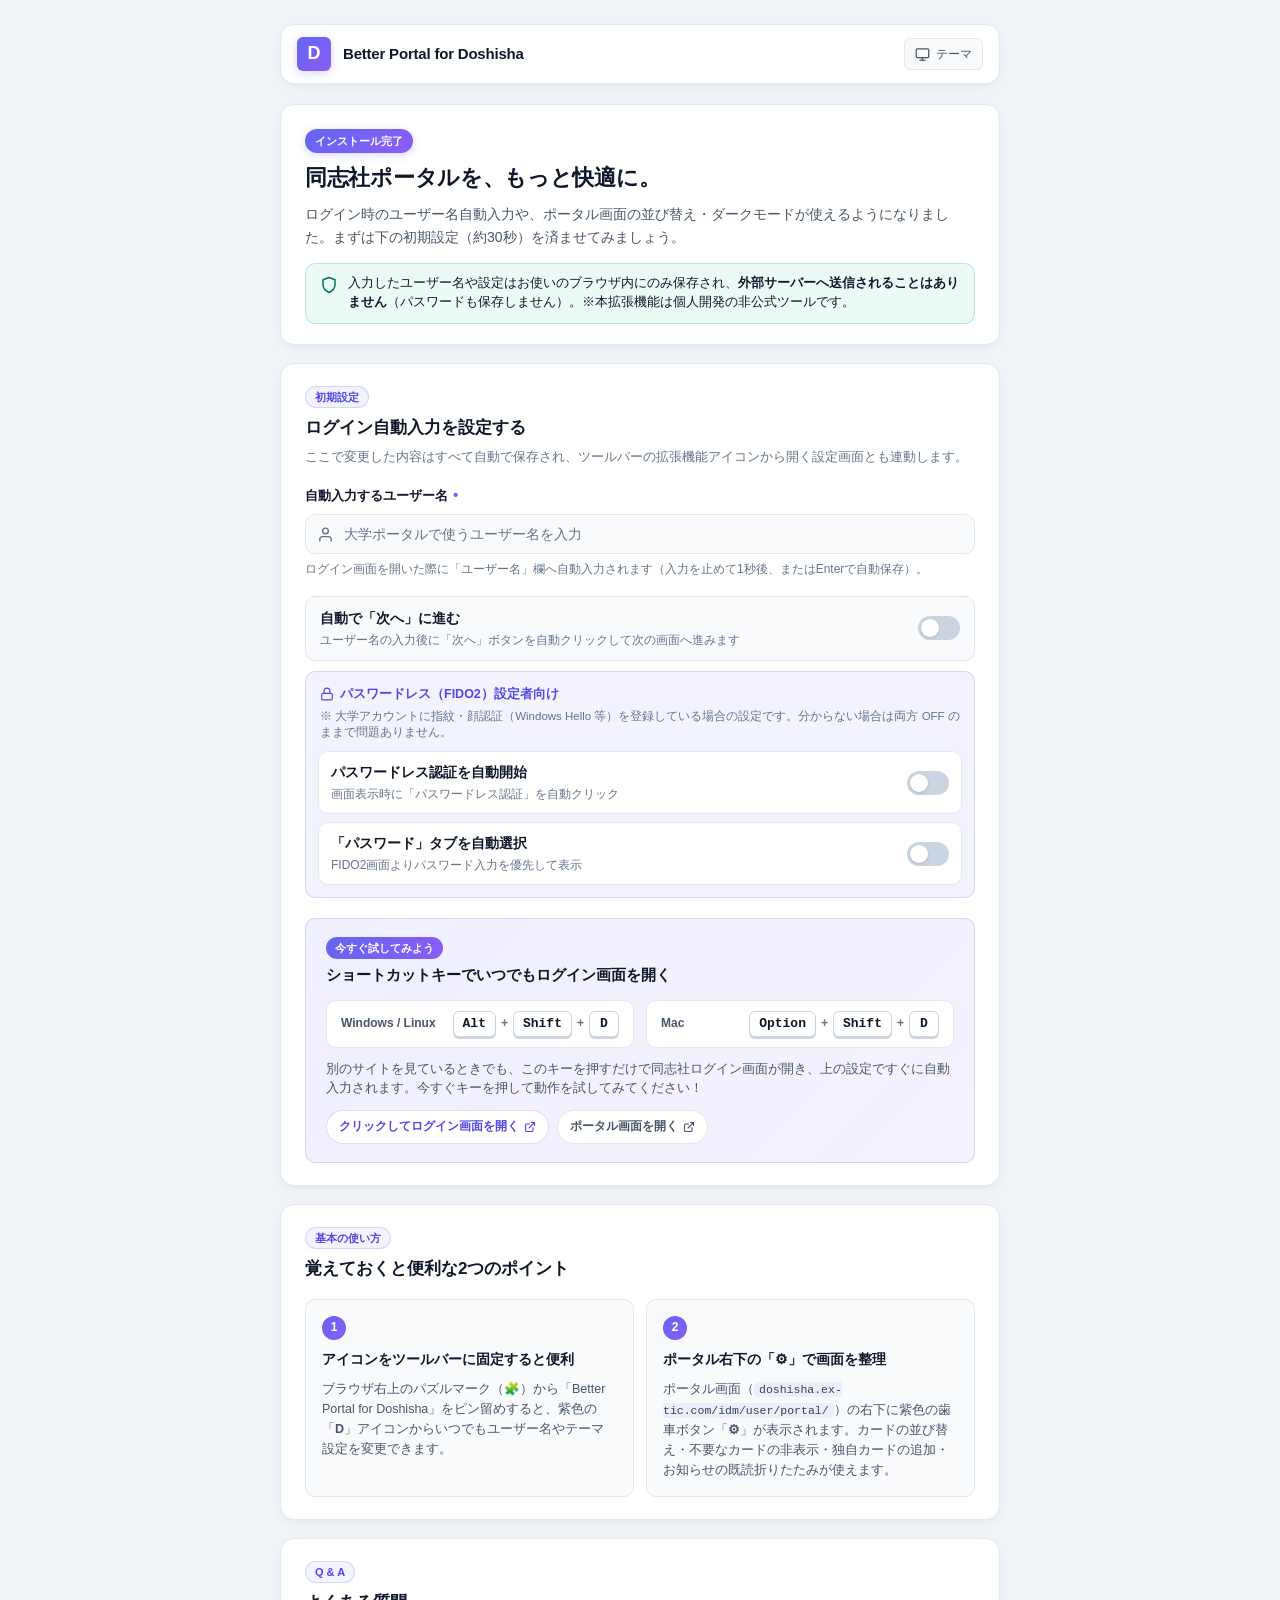
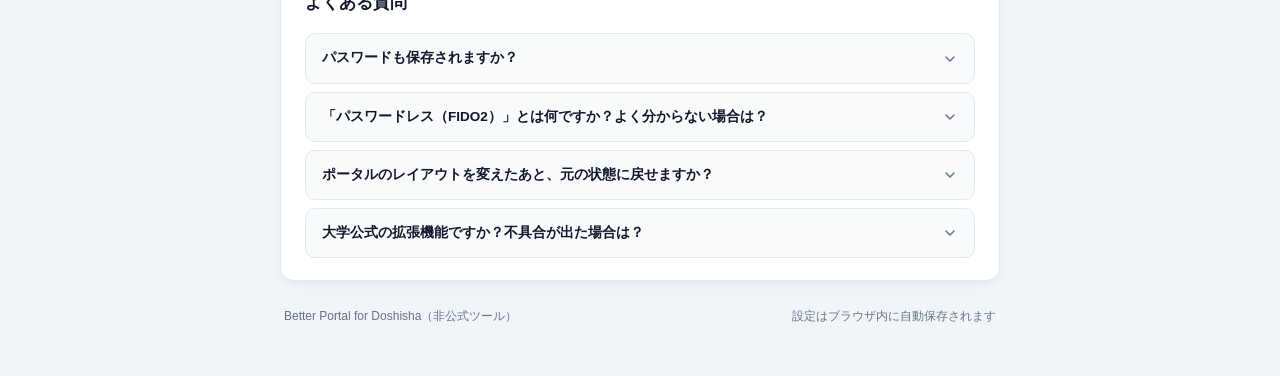
==== src/welcome/index.html @ 00da7976 "feat(welcome): add beginner onboarding page opened on install" ====
<!DOCTYPE html>
<html lang="ja">
<head>
  <meta charset="UTF-8">
  <meta name="viewport" content="width=device-width, initial-scale=1.0">
  <title>ようこそ | Better Portal for Doshisha</title>
  <link rel="icon" type="image/png" href="../icons/icon48.png">
  <link rel="stylesheet" href="index.css">
</head>
<body>
  <!-- SVG スプライト（重複アイコンの一元定義） -->
  <svg aria-hidden="true" style="display:none">
    <defs>
      <symbol id="icon-check" viewBox="0 0 24 24" fill="none" stroke="currentColor" stroke-width="2.5" stroke-linecap="round" stroke-linejoin="round">
        <polyline points="20 6 9 17 4 12"></polyline>
      </symbol>
      <symbol id="icon-system" viewBox="0 0 24 24" fill="none" stroke="currentColor" stroke-width="2" stroke-linecap="round" stroke-linejoin="round">
        <rect x="2" y="3" width="20" height="14" rx="2" ry="2"></rect>
        <line x1="8" y1="21" x2="16" y2="21"></line>
        <line x1="12" y1="17" x2="12" y2="21"></line>
      </symbol>
      <symbol id="icon-sun" viewBox="0 0 24 24" fill="none" stroke="currentColor" stroke-width="2" stroke-linecap="round" stroke-linejoin="round">
        <circle cx="12" cy="12" r="5"></circle>
        <line x1="12" y1="1" x2="12" y2="3"></line>
        <line x1="12" y1="21" x2="12" y2="23"></line>
        <line x1="4.22" y1="4.22" x2="5.64" y2="5.64"></line>
        <line x1="18.36" y1="18.36" x2="19.78" y2="19.78"></line>
        <line x1="1" y1="12" x2="3" y2="12"></line>
        <line x1="21" y1="12" x2="23" y2="12"></line>
        <line x1="4.22" y1="19.78" x2="5.64" y2="18.36"></line>
        <line x1="18.36" y1="5.64" x2="19.78" y2="4.22"></line>
      </symbol>
      <symbol id="icon-moon" viewBox="0 0 24 24" fill="none" stroke="currentColor" stroke-width="2" stroke-linecap="round" stroke-linejoin="round">
        <path d="M21 12.79A9 9 0 1 1 11.21 3 7 7 0 0 0 21 12.79z"></path>
      </symbol>
      <symbol id="icon-external" viewBox="0 0 24 24" fill="none" stroke="currentColor" stroke-width="2.2" stroke-linecap="round" stroke-linejoin="round">
        <path d="M18 13v6a2 2 0 0 1-2 2H5a2 2 0 0 1-2-2V8a2 2 0 0 1 2-2h6"></path>
        <polyline points="15 3 21 3 21 9"></polyline>
        <line x1="10" y1="14" x2="21" y2="3"></line>
      </symbol>
      <symbol id="icon-chevron-down" viewBox="0 0 24 24" fill="none" stroke="currentColor" stroke-width="2.2" stroke-linecap="round" stroke-linejoin="round">
        <polyline points="6 9 12 15 18 9"></polyline>
      </symbol>
    </defs>
  </svg>

  <div class="page-shell">
    <!-- Top Header -->
    <header class="topbar">
      <div class="brand">
        <div class="logo-icon" aria-hidden="true">D</div>
        <div class="brand-text">
          <span class="brand-name">Better Portal for Doshisha</span>
          <span id="version-text" class="version-badge" aria-label="拡張機能バージョン"></span>
        </div>
      </div>

      <div class="theme-menu-wrapper">
        <button type="button" id="theme-toggle" class="theme-toggle" title="外観テーマ設定" aria-label="外観テーマ設定" aria-haspopup="true" aria-expanded="false">
          <svg class="theme-icon system-icon" aria-hidden="true"><use href="#icon-system"></use></svg>
          <svg class="theme-icon sun-icon" aria-hidden="true"><use href="#icon-sun"></use></svg>
          <svg class="theme-icon moon-icon" aria-hidden="true"><use href="#icon-moon"></use></svg>
          <span class="theme-toggle-label">テーマ</span>
        </button>
        <div id="theme-menu" class="theme-menu" role="menu" aria-label="外観テーマの選択" hidden>
          <button type="button" class="theme-menu-item" data-theme-value="system" role="menuitemradio" aria-checked="false">
            <svg class="menu-icon" aria-hidden="true"><use href="#icon-system"></use></svg>
            <div class="menu-item-text">
              <span class="menu-item-title">システム設定</span>
              <span class="menu-item-desc">OS設定に連動</span>
            </div>
            <svg class="check-icon" aria-hidden="true"><use href="#icon-check"></use></svg>
          </button>
          <button type="button" class="theme-menu-item" data-theme-value="light" role="menuitemradio" aria-checked="false">
            <svg class="menu-icon" aria-hidden="true"><use href="#icon-sun"></use></svg>
            <div class="menu-item-text">
              <span class="menu-item-title">ライト</span>
            </div>
            <svg class="check-icon" aria-hidden="true"><use href="#icon-check"></use></svg>
          </button>
          <button type="button" class="theme-menu-item" data-theme-value="dark" role="menuitemradio" aria-checked="false">
            <svg class="menu-icon" aria-hidden="true"><use href="#icon-moon"></use></svg>
            <div class="menu-item-text">
              <span class="menu-item-title">ダーク</span>
            </div>
            <svg class="check-icon" aria-hidden="true"><use href="#icon-check"></use></svg>
          </button>
        </div>
      </div>
    </header>

    <main class="main-stack">
      <!-- Hero -->
      <section class="hero" aria-labelledby="hero-title">
        <span class="status-pill">インストール完了</span>
        <h1 id="hero-title" class="hero-title">同志社ポータルを、もっと快適に。</h1>
        <p class="hero-lead">
          ログイン時のユーザー名自動入力や、ポータル画面の並び替え・ダークモードが使えるようになりました。まずは下の初期設定（約30秒）を済ませてみましょう。
        </p>
        <div class="privacy-banner" role="note">
          <svg class="privacy-icon" viewBox="0 0 24 24" fill="none" stroke="currentColor" stroke-width="2" stroke-linecap="round" stroke-linejoin="round" aria-hidden="true">
            <path d="M12 22s8-4 8-10V5l-8-3-8 3v7c0 6 8 10 8 10z"></path>
          </svg>
          <p>
            入力したユーザー名や設定はお使いのブラウザ内にのみ保存され、<strong>外部サーバーへ送信されることはありません</strong>（パスワードも保存しません）。※本拡張機能は個人開発の非公式ツールです。
          </p>
        </div>
      </section>

      <!-- Section 1: 初期設定フォーム + ショートカットお試し -->
      <section class="card setup-card" aria-labelledby="setup-heading">
        <div class="section-header">
          <span class="step-badge">初期設定</span>
          <h2 id="setup-heading" class="section-title">ログイン自動入力を設定する</h2>
          <p class="section-desc">
            ここで変更した内容はすべて自動で保存され、ツールバーの拡張機能アイコンから開く設定画面とも連動します。
          </p>
        </div>

        <div class="setup-body">
          <div class="form-group">
            <label for="username-input" class="form-label">
              自動入力するユーザー名
              <span class="required-dot" aria-hidden="true">•</span>
            </label>
            <div class="input-wrapper">
              <svg class="input-icon" viewBox="0 0 24 24" fill="none" stroke="currentColor" stroke-width="2" stroke-linecap="round" stroke-linejoin="round" aria-hidden="true">
                <path d="M20 21v-2a4 4 0 0 0-4-4H8a4 4 0 0 0-4 4v2"></path>
                <circle cx="12" cy="7" r="4"></circle>
              </svg>
              <input
                type="text"
                id="username-input"
                class="form-input"
                placeholder="大学ポータルで使うユーザー名を入力"
                autocomplete="off"
                spellcheck="false"
              >
              <div class="input-actions">
                <span id="save-indicator" class="save-indicator" title="自動保存完了" aria-label="自動保存完了">
                  <svg aria-hidden="true"><use href="#icon-check"></use></svg>
                </span>
                <button type="button" id="clear-btn" class="clear-btn" title="入力をクリア" aria-label="入力をクリア">
                  <svg viewBox="0 0 24 24" fill="none" stroke="currentColor" stroke-width="2" stroke-linecap="round" stroke-linejoin="round" aria-hidden="true">
                    <line x1="18" y1="6" x2="6" y2="18"></line>
                    <line x1="6" y1="6" x2="18" y2="18"></line>
                  </svg>
                </button>
              </div>
            </div>
            <p class="form-hint">
              ログイン画面を開いた際に「ユーザー名」欄へ自動入力されます（入力を止めて1秒後、またはEnterで自動保存）。
            </p>
          </div>

          <!-- Options Group -->
          <div class="options-group">
            <div class="option-item">
              <label class="toggle-label" for="auto-submit-toggle">
                <div class="toggle-text">
                  <span class="option-title">自動で「次へ」に進む</span>
                  <span class="option-desc">ユーザー名の入力後に「次へ」ボタンを自動クリックして次の画面へ進みます</span>
                </div>
                <div class="toggle-switch">
                  <input type="checkbox" id="auto-submit-toggle">
                  <span class="toggle-slider"></span>
                </div>
              </label>
            </div>

            <!-- パスワードレス（FIDO2）設定者向けグループ -->
            <div class="options-subgroup">
              <div class="subgroup-header">
                <div class="subgroup-title-row">
                  <svg class="subgroup-icon" viewBox="0 0 24 24" fill="none" stroke="currentColor" stroke-width="2" stroke-linecap="round" stroke-linejoin="round" aria-hidden="true">
                    <rect x="3" y="11" width="18" height="11" rx="2" ry="2"></rect>
                    <path d="M7 11V7a5 5 0 0 1 10 0v4"></path>
                  </svg>
                  <span class="subgroup-title">パスワードレス（FIDO2）設定者向け</span>
                </div>
                <p class="subgroup-hint">※ 大学アカウントに指紋・顔認証（Windows Hello 等）を登録している場合の設定です。分からない場合は両方 OFF のままで問題ありません。</p>
              </div>

              <div class="subgroup-items">
                <div class="option-item">
                  <label class="toggle-label" for="auto-fido2-toggle">
                    <div class="toggle-text">
                      <span class="option-title">パスワードレス認証を自動開始</span>
                      <span class="option-desc">画面表示時に「パスワードレス認証」を自動クリック</span>
                    </div>
                    <div class="toggle-switch">
                      <input type="checkbox" id="auto-fido2-toggle">
                      <span class="toggle-slider"></span>
                    </div>
                  </label>
                </div>

                <div class="option-item">
                  <label class="toggle-label" for="auto-password-tab-toggle">
                    <div class="toggle-text">
                      <span class="option-title">「パスワード」タブを自動選択</span>
                      <span class="option-desc">FIDO2画面よりパスワード入力を優先して表示</span>
                    </div>
                    <div class="toggle-switch">
                      <input type="checkbox" id="auto-password-tab-toggle">
                      <span class="toggle-slider"></span>
                    </div>
                  </label>
                </div>
              </div>
            </div>
          </div>

          <!-- Try Shortcut CTA -->
          <div class="shortcut-callout" aria-labelledby="try-shortcut-title">
            <div class="shortcut-callout-header">
              <span class="try-badge">今すぐ試してみよう</span>
              <h3 id="try-shortcut-title" class="shortcut-title">ショートカットキーでいつでもログイン画面を開く</h3>
            </div>
            <div class="shortcut-keys-row">
              <div class="shortcut-combo">
                <span class="os-label">Windows / Linux</span>
                <span class="kbd-group"><kbd>Alt</kbd><span class="plus">+</span><kbd>Shift</kbd><span class="plus">+</span><kbd>D</kbd></span>
              </div>
              <div class="shortcut-combo">
                <span class="os-label">Mac</span>
                <span class="kbd-group"><kbd>Option</kbd><span class="plus">+</span><kbd>Shift</kbd><span class="plus">+</span><kbd>D</kbd></span>
              </div>
            </div>
            <p class="shortcut-desc">
              別のサイトを見ているときでも、このキーを押すだけで同志社ログイン画面が開き、上の設定ですぐに自動入力されます。今すぐキーを押して動作を試してみてください！
            </p>
            <div class="shortcut-fallback-links">
              <a href="https://doshisha.ex-tic.com/auth/session" id="open-login-link" class="link-pill" target="_blank" rel="noopener noreferrer">
                <span>クリックしてログイン画面を開く</span>
                <svg class="external-icon" aria-hidden="true"><use href="#icon-external"></use></svg>
              </a>
              <a href="https://doshisha.ex-tic.com/idm/user/portal/" id="open-portal-link" class="link-pill link-pill-secondary" target="_blank" rel="noopener noreferrer">
                <span>ポータル画面を開く</span>
                <svg class="external-icon" aria-hidden="true"><use href="#icon-external"></use></svg>
              </a>
            </div>
          </div>
        </div>
      </section>

      <!-- Section 2: 基本の使い方 -->
      <section class="card" aria-labelledby="tips-heading">
        <div class="section-header">
          <span class="step-badge">基本の使い方</span>
          <h2 id="tips-heading" class="section-title">覚えておくと便利な2つのポイント</h2>
        </div>

        <div class="tips-grid">
          <article class="tip-card">
            <div class="tip-number" aria-hidden="true">1</div>
            <h3 class="tip-title">アイコンをツールバーに固定すると便利</h3>
            <p class="tip-body">
              ブラウザ右上のパズルマーク（🧩）から「Better Portal for Doshisha」をピン留めすると、紫色の「<strong>D</strong>」アイコンからいつでもユーザー名やテーマ設定を変更できます。
            </p>
          </article>

          <article class="tip-card">
            <div class="tip-number" aria-hidden="true">2</div>
            <h3 class="tip-title">ポータル右下の「⚙」で画面を整理</h3>
            <p class="tip-body">
              ポータル画面（<code>doshisha.ex-tic.com/idm/user/portal/</code>）の右下に紫色の歯車ボタン「<strong>⚙</strong>」が表示されます。カードの並び替え・不要なカードの非表示・独自カードの追加・お知らせの既読折りたたみが使えます。
            </p>
          </article>
        </div>
      </section>

      <!-- Section 3: よくある質問 (FAQ) -->
      <section class="card" aria-labelledby="faq-heading">
        <div class="section-header">
          <span class="step-badge">Q &amp; A</span>
          <h2 id="faq-heading" class="section-title">よくある質問</h2>
        </div>

        <div class="faq-list">
          <details class="faq-item">
            <summary class="faq-question">
              <span>パスワードも保存されますか？</span>
              <svg class="faq-chevron" aria-hidden="true"><use href="#icon-chevron-down"></use></svg>
            </summary>
            <div class="faq-answer">
              <p>
                いいえ。保存されるのは「ユーザー名」と各動作設定のみです。パスワード自体は一切保存せず、パスワード画面が表示された際に入力欄へ自動でカーソルを合わせる機能のみ動作します。保存されたデータはお使いのブラウザ内にのみ保持され、外部サーバーへ送信されることはありません。
              </p>
            </div>
          </details>

          <details class="faq-item">
            <summary class="faq-question">
              <span>「パスワードレス（FIDO2）」とは何ですか？よく分からない場合は？</span>
              <svg class="faq-chevron" aria-hidden="true"><use href="#icon-chevron-down"></use></svg>
            </summary>
            <div class="faq-answer">
              <p>
                パソコンの指紋認証・顔認証・パスキー（Windows Hello 等）を使ってパスワードなしでログインする仕組みです。まだ設定していない場合やよく分からない場合は、上の 2 つのスイッチは<strong>両方 OFF のまま</strong>で問題ありません。
              </p>
              <p class="faq-sub-link">
                設定してみたい場合は、大学公式の案内をご参照ください：
                <a href="https://doshishaacjp.sharepoint.com/sites/it/mfa_manual/fido_manual.pdf" target="_blank" rel="noopener noreferrer">
                  大学公式 パスワードレス認証設定マニュアル（PDF）
                  <svg class="inline-external-icon" aria-hidden="true"><use href="#icon-external"></use></svg>
                </a>
              </p>
            </div>
          </details>

          <details class="faq-item">
            <summary class="faq-question">
              <span>ポータルのレイアウトを変えたあと、元の状態に戻せますか？</span>
              <svg class="faq-chevron" aria-hidden="true"><use href="#icon-chevron-down"></use></svg>
            </summary>
            <div class="faq-answer">
              <p>
                はい、いつでも元に戻せます。ポータル画面右下の「<strong>⚙</strong>」ボタンを押して編集モードを開き、右下に表示されるオレンジ色の「<strong>設定をリセット</strong>」ボタンをクリックすると初期状態に戻ります（ご自身で追加したオリジナルカードは削除されずに残ります）。
              </p>
            </div>
          </details>

          <details class="faq-item">
            <summary class="faq-question">
              <span>大学公式の拡張機能ですか？不具合が出た場合は？</span>
              <svg class="faq-chevron" aria-hidden="true"><use href="#icon-chevron-down"></use></svg>
            </summary>
            <div class="faq-answer">
              <p>
                いいえ、個人によって開発された非公式の拡張機能であり、同志社大学とは関係ありません。大学ポータル側の仕様変更等により一部機能しなくなる場合があります。
              </p>
              <p class="faq-note">
                もし動作がおかしい・不具合があると感じた場合は、一度本拡張機能を<strong>アンインストール（削除）してから再インストール</strong>をお試しください。
              </p>
            </div>
          </details>
        </div>
      </section>
    </main>

    <footer class="footer">
      <span>Better Portal for Doshisha（非公式ツール）</span>
      <span>設定はブラウザ内に自動保存されます</span>
    </footer>
  </div>

  <script src="index.js"></script>
</body>
</html>
---- src/welcome/index.css ----
:root {
  --primary: #6366f1;
  --primary-gradient: linear-gradient(135deg, #6366f1 0%, #8b5cf6 100%);
  --primary-glow: rgba(99, 102, 241, 0.25);

  /* デフォルト: ライトテーマ */
  --bg-main: #f1f5f9;
  --bg-card: #ffffff;
  --bg-surface: #f8fafc;
  --bg-input: #f8fafc;
  --bg-option: #f8fafc;
  --bg-option-hover: #f1f5f9;
  --bg-option-active: #eef2ff;
  --bg-option-active-hover: #e0e7ff;
  --bg-hover-subtle: rgba(0, 0, 0, 0.05);
  --bg-kbd: #ffffff;

  --border-color: #e2e8f0;
  --border-hover: #cbd5e1;
  --border-focus: #6366f1;
  --border-option-active: rgba(99, 102, 241, 0.35);
  --border-option-active-hover: rgba(99, 102, 241, 0.5);

  --text-main: #0f172a;
  --text-muted: #475569;
  --text-hint: #64748b;
  --text-code: #334155;

  --badge-bg: rgba(99, 102, 241, 0.08);
  --badge-border: rgba(99, 102, 241, 0.22);
  --badge-text: #4f46e5;

  --privacy-bg: rgba(16, 185, 129, 0.08);
  --privacy-border: rgba(16, 185, 129, 0.26);
  --privacy-text: #047857;

  --toggle-track: #cbd5e1;
  --toggle-thumb: #ffffff;
  --toggle-thumb-shadow: 0 1px 3px rgba(0, 0, 0, 0.15);

  --shadow-card: 0 4px 18px -4px rgba(15, 23, 42, 0.06), 0 2px 6px -2px rgba(15, 23, 42, 0.04);
  --shadow-menu: 0 10px 25px -5px rgba(0, 0, 0, 0.12), 0 6px 12px -4px rgba(0, 0, 0, 0.08);
  --shadow-kbd: 0 2px 0 var(--border-hover);

  --success: #059669;
  --radius-sm: 6px;
  --radius-md: 10px;
  --radius-lg: 14px;
  --font-family: -apple-system, BlinkMacSystemFont, 'Segoe UI', Roboto, 'Helvetica Neue', Arial, sans-serif;
  --transition: all 0.2s cubic-bezier(0.4, 0, 0.2, 1);
}

/* ダークテーマ変数 */
:root[data-theme="dark"] {
  --bg-main: #0b1120;
  --bg-card: #1e293b;
  --bg-surface: #0f172a;
  --bg-input: #0f172a;
  --bg-option: rgba(255, 255, 255, 0.02);
  --bg-option-hover: rgba(255, 255, 255, 0.04);
  --bg-option-active: rgba(99, 102, 241, 0.09);
  --bg-option-active-hover: rgba(99, 102, 241, 0.13);
  --bg-hover-subtle: rgba(255, 255, 255, 0.08);
  --bg-kbd: #0f172a;

  --border-color: #334155;
  --border-hover: #475569;
  --border-focus: #818cf8;
  --border-option-active: rgba(99, 102, 241, 0.35);
  --border-option-active-hover: rgba(99, 102, 241, 0.5);

  --text-main: #f8fafc;
  --text-muted: #cbd5e1;
  --text-hint: #94a3b8;
  --text-code: #e2e8f0;

  --badge-bg: rgba(99, 102, 241, 0.16);
  --badge-border: rgba(99, 102, 241, 0.32);
  --badge-text: #a5b4fc;

  --privacy-bg: rgba(16, 185, 129, 0.1);
  --privacy-border: rgba(16, 185, 129, 0.28);
  --privacy-text: #34d399;

  --toggle-track: #334155;
  --toggle-thumb: #ffffff;
  --toggle-thumb-shadow: 0 1px 3px rgba(0, 0, 0, 0.35);

  --shadow-card: 0 8px 24px -6px rgba(0, 0, 0, 0.45);
  --shadow-menu: 0 10px 25px -5px rgba(0, 0, 0, 0.45), 0 6px 12px -4px rgba(0, 0, 0, 0.3);
  --shadow-kbd: 0 2px 0 #020617;

  --success: #10b981;
}

/* 初回スクリプト適用前のOSダークモードフォールバック */
@media (prefers-color-scheme: dark) {
  :root:not([data-theme]) {
    --bg-main: #0b1120;
    --bg-card: #1e293b;
    --bg-surface: #0f172a;
    --bg-input: #0f172a;
    --bg-option: rgba(255, 255, 255, 0.02);
    --bg-option-hover: rgba(255, 255, 255, 0.04);
    --bg-option-active: rgba(99, 102, 241, 0.09);
    --bg-option-active-hover: rgba(99, 102, 241, 0.13);
    --bg-hover-subtle: rgba(255, 255, 255, 0.08);
    --bg-kbd: #0f172a;
    --border-color: #334155;
    --border-hover: #475569;
    --border-focus: #818cf8;
    --border-option-active: rgba(99, 102, 241, 0.35);
    --border-option-active-hover: rgba(99, 102, 241, 0.5);
    --text-main: #f8fafc;
    --text-muted: #cbd5e1;
    --text-hint: #94a3b8;
    --text-code: #e2e8f0;
    --badge-bg: rgba(99, 102, 241, 0.16);
    --badge-border: rgba(99, 102, 241, 0.32);
    --badge-text: #a5b4fc;
    --privacy-bg: rgba(16, 185, 129, 0.1);
    --privacy-border: rgba(16, 185, 129, 0.28);
    --privacy-text: #34d399;
    --toggle-track: #334155;
    --toggle-thumb-shadow: 0 1px 3px rgba(0, 0, 0, 0.35);
    --shadow-card: 0 8px 24px -6px rgba(0, 0, 0, 0.45);
    --shadow-menu: 0 10px 25px -5px rgba(0, 0, 0, 0.45), 0 6px 12px -4px rgba(0, 0, 0, 0.3);
    --shadow-kbd: 0 2px 0 #020617;
    --success: #10b981;
  }
}

* {
  box-sizing: border-box;
  margin: 0;
  padding: 0;
}

body {
  min-height: 100vh;
  background-color: var(--bg-main);
  color: var(--text-main);
  font-family: var(--font-family);
  font-size: 14px;
  line-height: 1.65;
  transition: background-color 0.25s ease, color 0.25s ease;
}

.page-shell {
  max-width: 760px;
  margin: 0 auto;
  padding: 24px 20px 44px;
  display: flex;
  flex-direction: column;
  gap: 20px;
}

/* Topbar */
.topbar {
  display: flex;
  align-items: center;
  justify-content: space-between;
  gap: 12px;
  padding: 12px 16px;
  background: var(--bg-card);
  border: 1px solid var(--border-color);
  border-radius: var(--radius-lg);
  box-shadow: var(--shadow-card);
}

.brand {
  display: flex;
  align-items: center;
  gap: 12px;
  min-width: 0;
}

.logo-icon {
  width: 34px;
  height: 34px;
  border-radius: var(--radius-sm);
  background: var(--primary-gradient);
  color: #ffffff;
  display: flex;
  align-items: center;
  justify-content: center;
  font-weight: 700;
  font-size: 18px;
  flex-shrink: 0;
  box-shadow: 0 2px 10px var(--primary-glow);
}

.brand-text {
  display: flex;
  align-items: center;
  gap: 8px;
  flex-wrap: wrap;
}

.brand-name {
  font-size: 15px;
  font-weight: 700;
  letter-spacing: -0.2px;
  color: var(--text-main);
}

.version-badge {
  font-size: 11px;
  font-weight: 600;
  color: var(--badge-text);
  background: var(--badge-bg);
  border: 1px solid var(--badge-border);
  padding: 1px 8px;
  border-radius: 9999px;
}

.version-badge:empty {
  display: none;
}

/* Theme Dropdown */
.theme-menu-wrapper {
  position: relative;
  flex-shrink: 0;
}

.theme-toggle {
  display: inline-flex;
  align-items: center;
  gap: 6px;
  height: 32px;
  padding: 0 10px;
  background: var(--bg-surface);
  border: 1px solid var(--border-color);
  border-radius: var(--radius-sm);
  color: var(--text-muted);
  font-size: 12px;
  font-weight: 500;
  cursor: pointer;
  transition: var(--transition);
  outline: none;
}

.theme-toggle:hover,
.theme-toggle[aria-expanded="true"] {
  color: var(--text-main);
  background: var(--bg-hover-subtle);
  border-color: var(--border-hover);
}

.theme-toggle:focus-visible {
  outline: 2px solid var(--border-focus);
  outline-offset: 2px;
}

.theme-toggle .theme-icon {
  width: 15px;
  height: 15px;
  display: none;
}

:root:not([data-theme-setting]) .theme-toggle .system-icon,
:root[data-theme-setting="system"] .theme-toggle .system-icon {
  display: block;
}

:root[data-theme-setting="light"] .theme-toggle .sun-icon {
  display: block;
}

:root[data-theme-setting="dark"] .theme-toggle .moon-icon {
  display: block;
}

.theme-menu {
  position: absolute;
  top: calc(100% + 6px);
  right: 0;
  width: 176px;
  background: var(--bg-card);
  border: 1px solid var(--border-color);
  border-radius: var(--radius-md);
  box-shadow: var(--shadow-menu);
  padding: 4px;
  display: flex;
  flex-direction: column;
  gap: 2px;
  z-index: 100;
  animation: themeMenuIn 0.15s cubic-bezier(0.16, 1, 0.3, 1);
}

.theme-menu[hidden] {
  display: none;
}

@keyframes themeMenuIn {
  from {
    opacity: 0;
    transform: translateY(-4px) scale(0.96);
  }
  to {
    opacity: 1;
    transform: translateY(0) scale(1);
  }
}

.theme-menu-item {
  display: flex;
  align-items: center;
  gap: 8px;
  padding: 7px 9px;
  border: none;
  border-radius: var(--radius-sm);
  background: transparent;
  color: var(--text-main);
  cursor: pointer;
  width: 100%;
  text-align: left;
  transition: background-color 0.15s ease, color 0.15s ease;
  outline: none;
}

.theme-menu-item:hover,
.theme-menu-item:focus-visible {
  background-color: var(--bg-hover-subtle);
}

.theme-menu-item:focus-visible {
  outline: 2px solid var(--border-focus);
  outline-offset: -2px;
}

.theme-menu-item.active {
  color: var(--primary);
  background-color: var(--bg-option-active);
}

.theme-menu-item.active:hover,
.theme-menu-item.active:focus-visible {
  background-color: var(--bg-option-active-hover);
}

.theme-menu-item .menu-icon {
  width: 14px;
  height: 14px;
  flex-shrink: 0;
  color: currentColor;
}

.theme-menu-item .menu-item-text {
  display: flex;
  flex-direction: column;
  gap: 1px;
  flex: 1;
}

.theme-menu-item .menu-item-title {
  font-size: 12px;
  font-weight: 500;
  line-height: 1.2;
}

.theme-menu-item .menu-item-desc {
  font-size: 10px;
  color: var(--text-hint);
  line-height: 1.2;
}

.theme-menu-item .check-icon {
  width: 13px;
  height: 13px;
  flex-shrink: 0;
  color: var(--primary);
  opacity: 0;
  transition: opacity 0.15s ease;
}

.theme-menu-item.active .check-icon {
  opacity: 1;
}

/* Main Stack */
.main-stack {
  display: flex;
  flex-direction: column;
  gap: 18px;
}

/* Hero */
.hero {
  background: var(--bg-card);
  border: 1px solid var(--border-color);
  border-radius: var(--radius-lg);
  padding: 24px 24px 20px;
  box-shadow: var(--shadow-card);
  display: flex;
  flex-direction: column;
  gap: 10px;
}

.status-pill {
  align-self: flex-start;
  font-size: 11px;
  font-weight: 700;
  color: #ffffff;
  background: var(--primary-gradient);
  padding: 3px 10px;
  border-radius: 9999px;
  box-shadow: 0 2px 8px var(--primary-glow);
}

.hero-title {
  font-size: 22px;
  font-weight: 700;
  letter-spacing: -0.3px;
  line-height: 1.35;
  color: var(--text-main);
}

.hero-lead {
  font-size: 14px;
  color: var(--text-muted);
}

.privacy-banner {
  margin-top: 4px;
  display: flex;
  align-items: flex-start;
  gap: 10px;
  padding: 10px 14px;
  border-radius: var(--radius-md);
  background: var(--privacy-bg);
  border: 1px solid var(--privacy-border);
  color: var(--text-main);
  font-size: 12.5px;
  line-height: 1.55;
}

.privacy-icon {
  width: 18px;
  height: 18px;
  color: var(--privacy-text);
  flex-shrink: 0;
  margin-top: 2px;
}

/* Card & Section Header */
.card {
  background: var(--bg-card);
  border: 1px solid var(--border-color);
  border-radius: var(--radius-lg);
  padding: 22px 24px;
  box-shadow: var(--shadow-card);
  display: flex;
  flex-direction: column;
  gap: 16px;
}

.section-header {
  display: flex;
  flex-direction: column;
  gap: 4px;
}

.step-badge {
  align-self: flex-start;
  font-size: 11px;
  font-weight: 700;
  color: var(--badge-text);
  background: var(--badge-bg);
  border: 1px solid var(--badge-border);
  padding: 1px 9px;
  border-radius: 9999px;
}

.section-title {
  font-size: 17px;
  font-weight: 700;
  color: var(--text-main);
  margin-top: 2px;
}

.section-desc {
  font-size: 13px;
  color: var(--text-hint);
}

/* Setup Form (mirrors popup/index.css tokens & interactions) */
.setup-body {
  display: flex;
  flex-direction: column;
  gap: 16px;
}

.form-group {
  display: flex;
  flex-direction: column;
  gap: 6px;
}

.form-label {
  display: flex;
  align-items: center;
  font-size: 13px;
  font-weight: 600;
  color: var(--text-main);
}

.required-dot {
  color: var(--primary);
  margin-left: 5px;
  font-size: 15px;
}

.input-wrapper {
  position: relative;
  display: flex;
  align-items: center;
}

.input-icon {
  position: absolute;
  left: 12px;
  width: 17px;
  height: 17px;
  color: var(--text-hint);
  pointer-events: none;
  transition: var(--transition);
}

.form-input {
  width: 100%;
  padding: 11px 58px 11px 38px;
  background-color: var(--bg-input);
  border: 1px solid var(--border-color);
  border-radius: var(--radius-md);
  color: var(--text-main);
  font-size: 14px;
  outline: none;
  transition: border-color 0.25s ease, box-shadow 0.25s ease, background-color 0.2s ease;
}

.form-input::placeholder {
  color: var(--text-hint);
}

.form-input:focus {
  border-color: var(--border-focus);
  box-shadow: 0 0 0 3px var(--primary-glow);
}

.input-wrapper:focus-within .input-icon {
  color: var(--primary);
}

.form-input.is-saved,
.form-input.is-saved:focus {
  border-color: var(--success);
  box-shadow: 0 0 0 3px rgba(16, 185, 129, 0.28);
}

.input-actions {
  position: absolute;
  right: 10px;
  display: flex;
  align-items: center;
  gap: 4px;
}

.save-indicator {
  display: inline-flex;
  align-items: center;
  justify-content: center;
  width: 20px;
  height: 20px;
  color: var(--success);
  opacity: 0;
  transform: scale(0.5);
  transition: opacity 0.25s cubic-bezier(0.16, 1, 0.3, 1),
              transform 0.25s cubic-bezier(0.34, 1.56, 0.64, 1);
  pointer-events: none;
}

.save-indicator svg {
  width: 16px;
  height: 16px;
}

.save-indicator.visible {
  opacity: 1;
  transform: scale(1);
}

.clear-btn {
  background: transparent;
  border: none;
  color: var(--text-hint);
  cursor: pointer;
  padding: 4px;
  display: none;
  align-items: center;
  justify-content: center;
  border-radius: var(--radius-sm);
  transition: var(--transition);
}

.clear-btn svg {
  width: 15px;
  height: 15px;
  display: block;
}

.clear-btn:hover {
  color: var(--text-main);
  background: var(--bg-hover-subtle);
}

.clear-btn.visible {
  display: inline-flex;
}

.form-hint {
  font-size: 12px;
  color: var(--text-hint);
}

/* Options & Toggles */
.options-group {
  display: flex;
  flex-direction: column;
  gap: 10px;
}

.options-subgroup {
  display: flex;
  flex-direction: column;
  gap: 10px;
  background: var(--badge-bg);
  border: 1px solid var(--badge-border);
  border-radius: var(--radius-md);
  padding: 12px;
  transition: border-color 0.25s ease, background-color 0.25s ease;
}

.subgroup-header {
  display: flex;
  flex-direction: column;
  gap: 3px;
  padding: 0 2px;
}

.subgroup-title-row {
  display: flex;
  align-items: center;
  gap: 6px;
}

.subgroup-icon {
  width: 14px;
  height: 14px;
  color: var(--badge-text);
  flex-shrink: 0;
}

.subgroup-title {
  font-size: 12.5px;
  font-weight: 600;
  color: var(--badge-text);
}

.subgroup-hint {
  font-size: 11.5px;
  color: var(--text-hint);
  line-height: 1.45;
}

.subgroup-items {
  display: flex;
  flex-direction: column;
  gap: 8px;
}

.option-item {
  position: relative;
  background: var(--bg-option);
  border: 1px solid var(--border-color);
  border-radius: var(--radius-md);
  padding: 11px 14px;
  transition: background-color 0.25s ease, border-color 0.25s ease, box-shadow 0.25s ease;
}

.options-subgroup .option-item {
  background: var(--bg-card);
  padding: 10px 12px;
}

.option-item:hover {
  background: var(--bg-option-hover);
  border-color: var(--border-hover);
}

.option-item:has(input:checked) {
  background: var(--bg-option-active);
  border-color: var(--border-option-active);
}

.option-item:has(input:checked):hover {
  background: var(--bg-option-active-hover);
  border-color: var(--border-option-active-hover);
}

.option-item.saved-pulse {
  animation: optionPulse 0.4s cubic-bezier(0.16, 1, 0.3, 1);
}

@keyframes optionPulse {
  0% {
    border-color: var(--primary);
    box-shadow: 0 0 0 3px var(--primary-glow);
  }
  100% {
    box-shadow: 0 0 0 0 transparent;
  }
}

.toggle-label {
  display: flex;
  align-items: center;
  justify-content: space-between;
  cursor: pointer;
  gap: 16px;
  user-select: none;
}

.toggle-text {
  display: flex;
  flex-direction: column;
  gap: 2px;
}

.option-title {
  font-size: 13.5px;
  font-weight: 600;
  color: var(--text-main);
}

.option-desc {
  font-size: 12px;
  color: var(--text-hint);
  line-height: 1.4;
}

.toggle-switch {
  position: relative;
  width: 42px;
  height: 24px;
  flex-shrink: 0;
}

.toggle-switch input {
  opacity: 0;
  width: 0;
  height: 0;
  position: absolute;
}

.toggle-slider {
  position: absolute;
  cursor: pointer;
  inset: 0;
  background-color: var(--toggle-track);
  transition: background 0.25s cubic-bezier(0.4, 0, 0.2, 1), box-shadow 0.25s ease;
  border-radius: 24px;
}

.toggle-slider:before {
  position: absolute;
  content: "";
  height: 18px;
  width: 18px;
  left: 3px;
  bottom: 3px;
  background-color: var(--toggle-thumb);
  transition: transform 0.25s cubic-bezier(0.34, 1.56, 0.64, 1), width 0.15s ease;
  border-radius: 50%;
  box-shadow: var(--toggle-thumb-shadow);
}

.toggle-switch input:checked + .toggle-slider {
  background: var(--primary-gradient);
  box-shadow: 0 0 8px var(--primary-glow);
}

.toggle-switch input:checked + .toggle-slider:before {
  transform: translateX(18px);
}

.toggle-switch input:focus-visible + .toggle-slider {
  outline: 2px solid var(--border-focus);
  outline-offset: 2px;
}

.toggle-label:active .toggle-slider:before {
  width: 21px;
}

/* Shortcut Try-It Callout */
.shortcut-callout {
  margin-top: 4px;
  padding: 18px 20px;
  border-radius: var(--radius-md);
  background: linear-gradient(135deg, rgba(99, 102, 241, 0.1) 0%, rgba(139, 92, 246, 0.08) 100%);
  border: 1px solid var(--badge-border);
  display: flex;
  flex-direction: column;
  gap: 12px;
}

.shortcut-callout-header {
  display: flex;
  flex-direction: column;
  gap: 4px;
}

.try-badge {
  align-self: flex-start;
  font-size: 11px;
  font-weight: 700;
  color: #ffffff;
  background: var(--primary-gradient);
  padding: 2px 9px;
  border-radius: 9999px;
}

.shortcut-title {
  font-size: 15px;
  font-weight: 700;
  color: var(--text-main);
}

.shortcut-keys-row {
  display: flex;
  flex-wrap: wrap;
  gap: 12px;
}

.shortcut-combo {
  flex: 1 1 220px;
  display: flex;
  align-items: center;
  justify-content: space-between;
  gap: 10px;
  padding: 10px 14px;
  background: var(--bg-card);
  border: 1px solid var(--border-color);
  border-radius: var(--radius-md);
}

.os-label {
  font-size: 12px;
  font-weight: 600;
  color: var(--text-muted);
}

.kbd-group {
  display: inline-flex;
  align-items: center;
  gap: 5px;
}

kbd {
  display: inline-flex;
  align-items: center;
  justify-content: center;
  min-width: 30px;
  padding: 4px 9px;
  font-family: ui-monospace, SFMono-Regular, Menlo, Monaco, Consolas, monospace;
  font-size: 13px;
  font-weight: 700;
  line-height: 1.2;
  color: var(--text-main);
  background: var(--bg-kbd);
  border: 1px solid var(--border-hover);
  border-radius: 6px;
  box-shadow: var(--shadow-kbd);
}

.plus {
  font-size: 12px;
  font-weight: 700;
  color: var(--text-hint);
}

.shortcut-desc {
  font-size: 12.5px;
  color: var(--text-muted);
  line-height: 1.55;
}

.shortcut-fallback-links {
  display: flex;
  flex-wrap: wrap;
  gap: 8px;
}

.link-pill {
  display: inline-flex;
  align-items: center;
  gap: 5px;
  padding: 6px 12px;
  font-size: 12px;
  font-weight: 600;
  color: var(--badge-text);
  background: var(--bg-card);
  border: 1px solid var(--badge-border);
  border-radius: 9999px;
  text-decoration: none;
  transition: var(--transition);
}

.link-pill:hover {
  color: var(--text-main);
  border-color: var(--primary);
  box-shadow: 0 2px 8px var(--primary-glow);
  transform: translateY(-1px);
}

.link-pill-secondary {
  color: var(--text-muted);
  border-color: var(--border-color);
}

.link-pill-secondary:hover {
  color: var(--text-main);
  border-color: var(--border-hover);
  box-shadow: none;
}

.external-icon {
  width: 12px;
  height: 12px;
  flex-shrink: 0;
}

/* Tips Grid */
.tips-grid {
  display: grid;
  grid-template-columns: repeat(2, minmax(0, 1fr));
  gap: 12px;
}

@media (max-width: 600px) {
  .tips-grid {
    grid-template-columns: 1fr;
  }

  .card,
  .hero {
    padding: 18px 16px;
  }
}

.tip-card {
  padding: 16px;
  border-radius: var(--radius-md);
  background: var(--bg-surface);
  border: 1px solid var(--border-color);
  display: flex;
  flex-direction: column;
  gap: 8px;
}

.tip-number {
  width: 24px;
  height: 24px;
  border-radius: 50%;
  background: var(--primary-gradient);
  color: #ffffff;
  font-size: 12px;
  font-weight: 700;
  display: inline-flex;
  align-items: center;
  justify-content: center;
}

.tip-title {
  font-size: 14px;
  font-weight: 700;
  color: var(--text-main);
}

.tip-body {
  font-size: 12.5px;
  color: var(--text-muted);
  line-height: 1.6;
}

.tip-body code {
  font-size: 11.5px;
  padding: 1px 5px;
  border-radius: 4px;
  background: var(--badge-bg);
  color: var(--text-code);
}

/* FAQ Accordion */
.faq-list {
  display: flex;
  flex-direction: column;
  gap: 8px;
}

.faq-item {
  border: 1px solid var(--border-color);
  border-radius: var(--radius-md);
  background: var(--bg-surface);
  overflow: hidden;
  transition: border-color 0.2s ease;
}

.faq-item:hover,
.faq-item[open] {
  border-color: var(--border-hover);
}

.faq-question {
  list-style: none;
  display: flex;
  align-items: center;
  justify-content: space-between;
  gap: 12px;
  padding: 13px 16px;
  font-size: 13.5px;
  font-weight: 600;
  color: var(--text-main);
  cursor: pointer;
  user-select: none;
}

.faq-question::-webkit-details-marker {
  display: none;
}

.faq-question:hover {
  background: var(--bg-hover-subtle);
}

.faq-question:focus-visible {
  outline: 2px solid var(--border-focus);
  outline-offset: -2px;
}

.faq-chevron {
  width: 16px;
  height: 16px;
  color: var(--text-hint);
  flex-shrink: 0;
  transition: transform 0.2s ease;
}

.faq-item[open] .faq-chevron {
  transform: rotate(180deg);
}

.faq-answer {
  padding: 0 16px 14px;
  font-size: 13px;
  color: var(--text-muted);
  display: flex;
  flex-direction: column;
  gap: 8px;
}

.faq-sub-link a {
  display: inline-flex;
  align-items: center;
  gap: 4px;
  color: var(--primary);
  font-weight: 600;
  text-decoration: underline;
  text-underline-offset: 3px;
}

.faq-sub-link a:hover {
  opacity: 0.85;
}

.inline-external-icon {
  width: 12px;
  height: 12px;
  flex-shrink: 0;
}

.faq-note {
  padding: 8px 12px;
  border-radius: var(--radius-sm);
  background: var(--bg-card);
  border: 1px solid var(--border-color);
  color: var(--text-main);
  font-size: 12.5px;
}

/* Footer */
.footer {
  display: flex;
  align-items: center;
  justify-content: space-between;
  flex-wrap: wrap;
  gap: 8px;
  padding: 6px 4px;
  font-size: 12px;
  color: var(--text-hint);
}
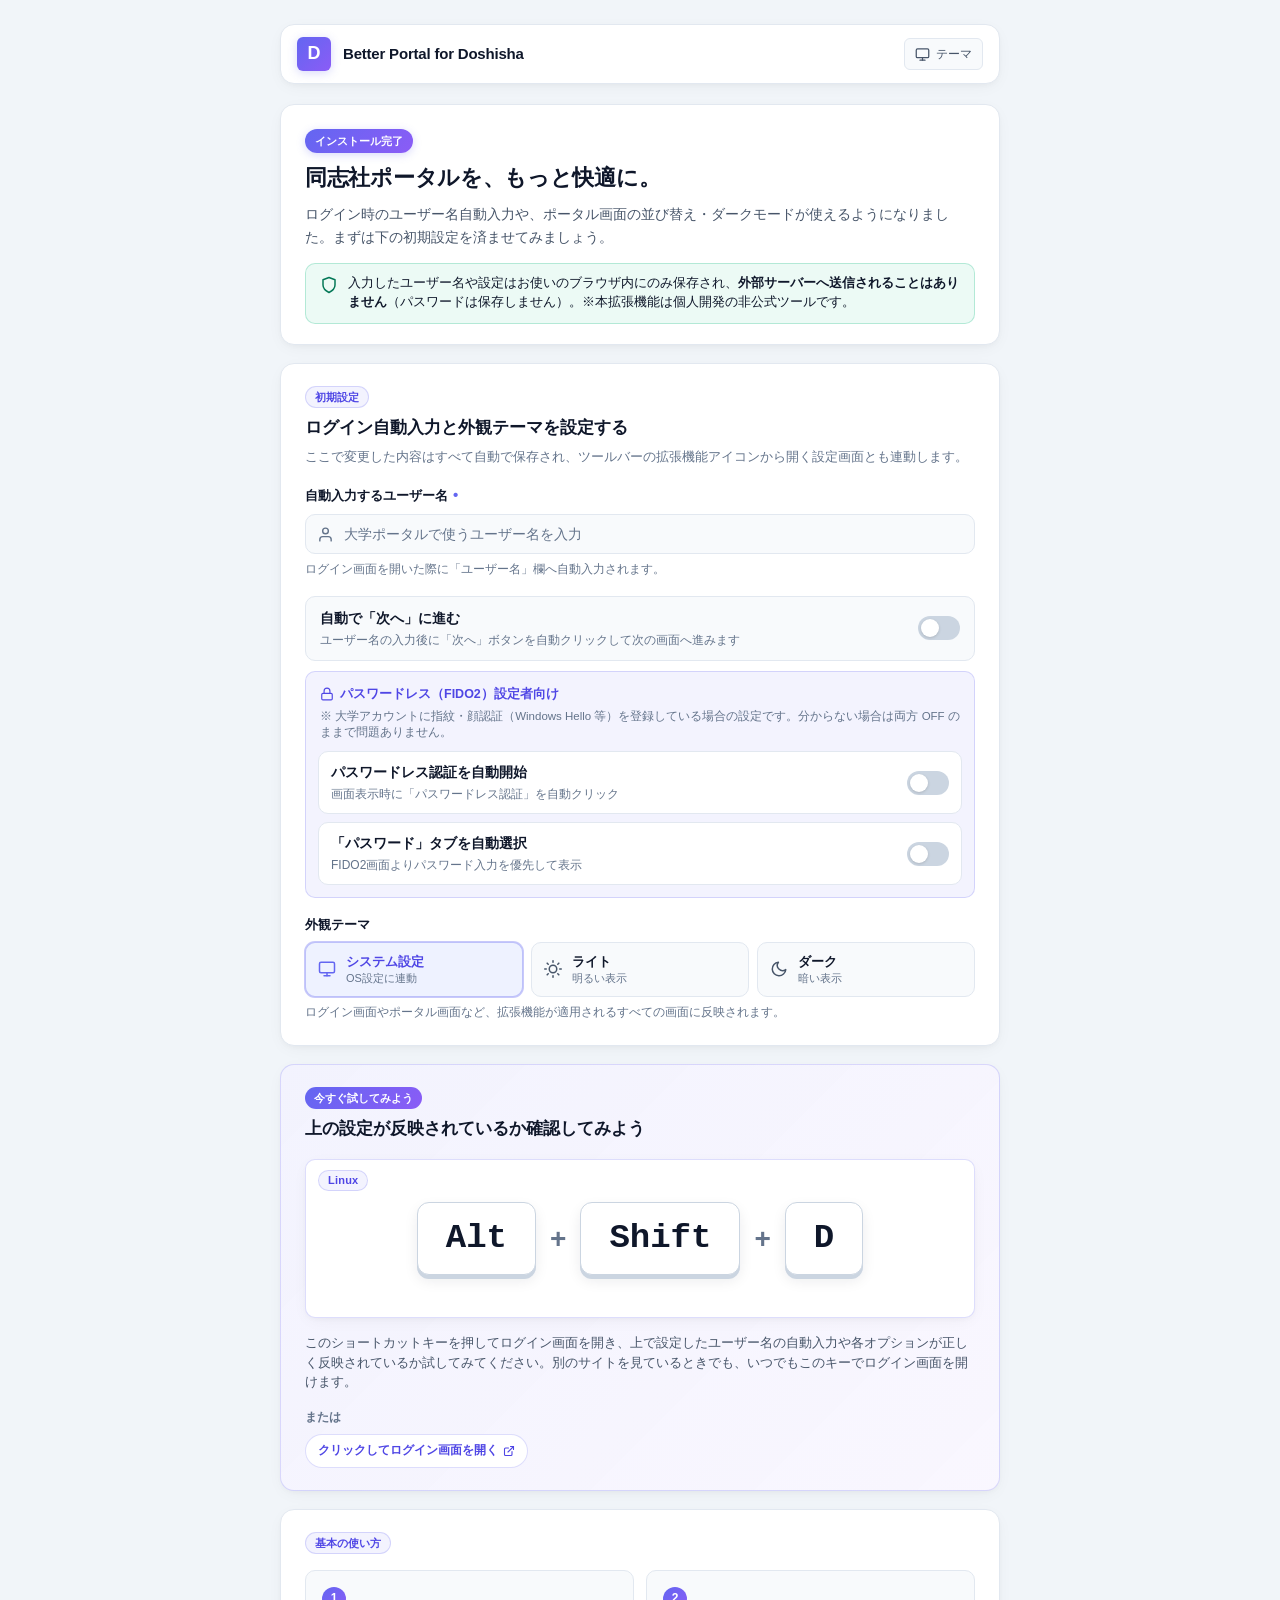
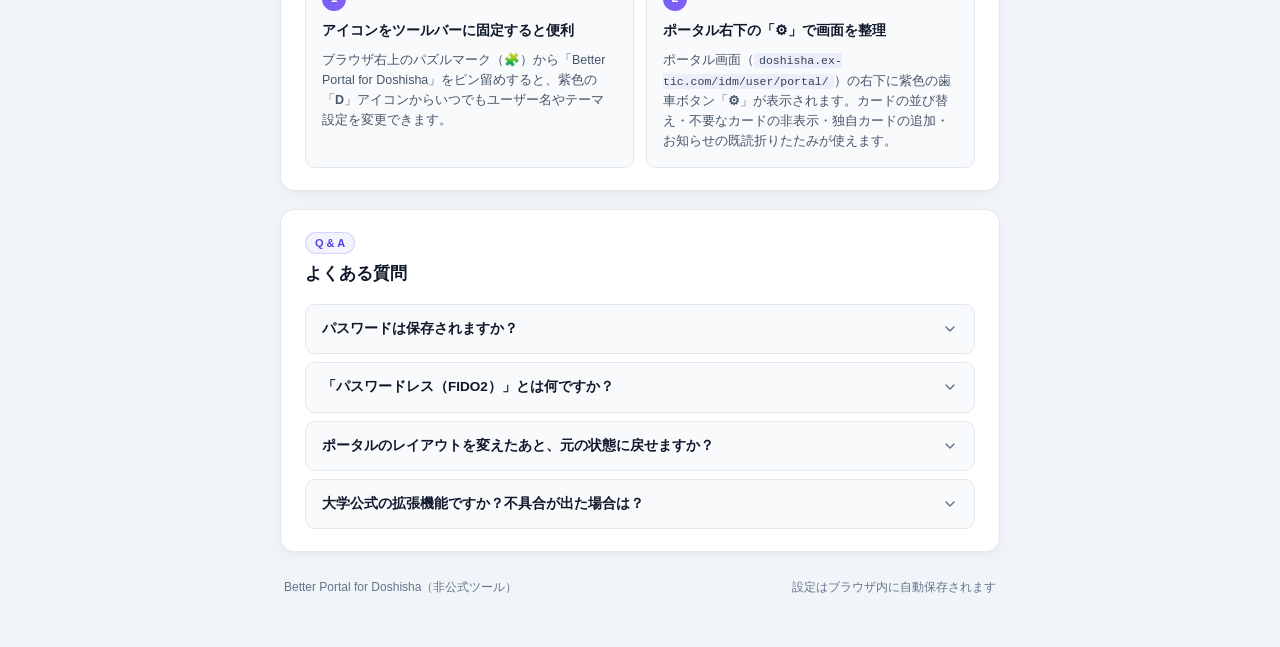
==== commit 2cdffe2c: "feat(welcome): refine onboarding layout, OS shortcut display, and theme setup - Show only the instal" ====
--- a/src/welcome/index.html
+++ b/src/welcome/index.html
@@ -95,23 +95,23 @@
         <span class="status-pill">インストール完了</span>
         <h1 id="hero-title" class="hero-title">同志社ポータルを、もっと快適に。</h1>
         <p class="hero-lead">
-          ログイン時のユーザー名自動入力や、ポータル画面の並び替え・ダークモードが使えるようになりました。まずは下の初期設定（約30秒）を済ませてみましょう。
+          ログイン時のユーザー名自動入力や、ポータル画面の並び替え・ダークモードが使えるようになりました。まずは下の初期設定を済ませてみましょう。
         </p>
         <div class="privacy-banner" role="note">
           <svg class="privacy-icon" viewBox="0 0 24 24" fill="none" stroke="currentColor" stroke-width="2" stroke-linecap="round" stroke-linejoin="round" aria-hidden="true">
             <path d="M12 22s8-4 8-10V5l-8-3-8 3v7c0 6 8 10 8 10z"></path>
           </svg>
           <p>
-            入力したユーザー名や設定はお使いのブラウザ内にのみ保存され、<strong>外部サーバーへ送信されることはありません</strong>（パスワードも保存しません）。※本拡張機能は個人開発の非公式ツールです。
+            入力したユーザー名や設定はお使いのブラウザ内にのみ保存され、<strong>外部サーバーへ送信されることはありません</strong>（パスワードは保存しません）。※本拡張機能は個人開発の非公式ツールです。
           </p>
         </div>
       </section>
 
-      <!-- Section 1: 初期設定フォーム + ショートカットお試し -->
+      <!-- Section 1: 初期設定フォーム -->
       <section class="card setup-card" aria-labelledby="setup-heading">
         <div class="section-header">
           <span class="step-badge">初期設定</span>
-          <h2 id="setup-heading" class="section-title">ログイン自動入力を設定する</h2>
+          <h2 id="setup-heading" class="section-title">ログイン自動入力と外観テーマを設定する</h2>
           <p class="section-desc">
             ここで変更した内容はすべて自動で保存され、ツールバーの拡張機能アイコンから開く設定画面とも連動します。
           </p>
@@ -149,7 +149,7 @@
               </div>
             </div>
             <p class="form-hint">
-              ログイン画面を開いた際に「ユーザー名」欄へ自動入力されます（入力を止めて1秒後、またはEnterで自動保存）。
+              ログイン画面を開いた際に「ユーザー名」欄へ自動入力されます。
             </p>
           </div>
 
@@ -211,44 +211,69 @@
             </div>
           </div>
 
-          <!-- Try Shortcut CTA -->
-          <div class="shortcut-callout" aria-labelledby="try-shortcut-title">
-            <div class="shortcut-callout-header">
-              <span class="try-badge">今すぐ試してみよう</span>
-              <h3 id="try-shortcut-title" class="shortcut-title">ショートカットキーでいつでもログイン画面を開く</h3>
-            </div>
-            <div class="shortcut-keys-row">
-              <div class="shortcut-combo">
-                <span class="os-label">Windows / Linux</span>
-                <span class="kbd-group"><kbd>Alt</kbd><span class="plus">+</span><kbd>Shift</kbd><span class="plus">+</span><kbd>D</kbd></span>
-              </div>
-              <div class="shortcut-combo">
-                <span class="os-label">Mac</span>
-                <span class="kbd-group"><kbd>Option</kbd><span class="plus">+</span><kbd>Shift</kbd><span class="plus">+</span><kbd>D</kbd></span>
-              </div>
-            </div>
-            <p class="shortcut-desc">
-              別のサイトを見ているときでも、このキーを押すだけで同志社ログイン画面が開き、上の設定ですぐに自動入力されます。今すぐキーを押して動作を試してみてください！
+          <!-- Theme Setting -->
+          <div class="form-group theme-setting-group">
+            <span id="theme-setting-label" class="form-label">外観テーマ</span>
+            <div id="theme-choices" class="theme-choices" role="radiogroup" aria-labelledby="theme-setting-label">
+              <button type="button" class="theme-choice" data-theme-value="system" role="radio" aria-checked="false">
+                <svg class="theme-choice-icon" aria-hidden="true"><use href="#icon-system"></use></svg>
+                <span class="theme-choice-text">
+                  <span class="theme-choice-title">システム設定</span>
+                  <span class="theme-choice-desc">OS設定に連動</span>
+                </span>
+              </button>
+              <button type="button" class="theme-choice" data-theme-value="light" role="radio" aria-checked="false">
+                <svg class="theme-choice-icon" aria-hidden="true"><use href="#icon-sun"></use></svg>
+                <span class="theme-choice-text">
+                  <span class="theme-choice-title">ライト</span>
+                  <span class="theme-choice-desc">明るい表示</span>
+                </span>
+              </button>
+              <button type="button" class="theme-choice" data-theme-value="dark" role="radio" aria-checked="false">
+                <svg class="theme-choice-icon" aria-hidden="true"><use href="#icon-moon"></use></svg>
+                <span class="theme-choice-text">
+                  <span class="theme-choice-title">ダーク</span>
+                  <span class="theme-choice-desc">暗い表示</span>
+                </span>
+              </button>
+            </div>
+            <p class="form-hint">
+              ログイン画面やポータル画面など、拡張機能が適用されるすべての画面に反映されます。
             </p>
-            <div class="shortcut-fallback-links">
-              <a href="https://doshisha.ex-tic.com/auth/session" id="open-login-link" class="link-pill" target="_blank" rel="noopener noreferrer">
-                <span>クリックしてログイン画面を開く</span>
-                <svg class="external-icon" aria-hidden="true"><use href="#icon-external"></use></svg>
-              </a>
-              <a href="https://doshisha.ex-tic.com/idm/user/portal/" id="open-portal-link" class="link-pill link-pill-secondary" target="_blank" rel="noopener noreferrer">
-                <span>ポータル画面を開く</span>
-                <svg class="external-icon" aria-hidden="true"><use href="#icon-external"></use></svg>
-              </a>
-            </div>
           </div>
         </div>
       </section>
 
-      <!-- Section 2: 基本の使い方 -->
+      <!-- Section 2: 今すぐ試してみよう -->
+      <section class="card try-card" aria-labelledby="try-shortcut-title">
+        <div class="section-header">
+          <span class="try-badge">今すぐ試してみよう</span>
+          <h2 id="try-shortcut-title" class="section-title">上の設定が反映されているか確認してみよう</h2>
+        </div>
+        <div class="shortcut-combo">
+          <span id="shortcut-os-label" class="os-label"></span>
+          <span id="shortcut-kbd-group" class="kbd-group" aria-label="ショートカットキー: Alt + Shift + D">
+            <kbd id="shortcut-mod-key">Alt</kbd><span class="plus">+</span><kbd>Shift</kbd><span class="plus">+</span><kbd>D</kbd>
+          </span>
+        </div>
+        <p class="shortcut-desc">
+          このショートカットキーを押してログイン画面を開き、上で設定したユーザー名の自動入力や各オプションが正しく反映されているか試してみてください。別のサイトを見ているときでも、いつでもこのキーでログイン画面を開けます。
+        </p>
+        <div class="shortcut-fallback">
+          <p class="shortcut-or">または</p>
+          <div class="shortcut-fallback-links">
+            <a href="https://doshisha.ex-tic.com/auth/session" id="open-login-link" class="link-pill" target="_blank" rel="noopener noreferrer">
+              <span>クリックしてログイン画面を開く</span>
+              <svg class="external-icon" aria-hidden="true"><use href="#icon-external"></use></svg>
+            </a>
+          </div>
+        </div>
+      </section>
+
+      <!-- Section 3: 基本の使い方 -->
       <section class="card" aria-labelledby="tips-heading">
         <div class="section-header">
-          <span class="step-badge">基本の使い方</span>
-          <h2 id="tips-heading" class="section-title">覚えておくと便利な2つのポイント</h2>
+          <span id="tips-heading" class="step-badge">基本の使い方</span>
         </div>
 
         <div class="tips-grid">
@@ -270,7 +295,7 @@
         </div>
       </section>
 
-      <!-- Section 3: よくある質問 (FAQ) -->
+      <!-- Section 4: よくある質問 (FAQ) -->
       <section class="card" aria-labelledby="faq-heading">
         <div class="section-header">
           <span class="step-badge">Q &amp; A</span>
@@ -280,19 +305,22 @@
         <div class="faq-list">
           <details class="faq-item">
             <summary class="faq-question">
-              <span>パスワードも保存されますか？</span>
+              <span>パスワードは保存されますか？</span>
               <svg class="faq-chevron" aria-hidden="true"><use href="#icon-chevron-down"></use></svg>
             </summary>
             <div class="faq-answer">
               <p>
                 いいえ。保存されるのは「ユーザー名」と各動作設定のみです。パスワード自体は一切保存せず、パスワード画面が表示された際に入力欄へ自動でカーソルを合わせる機能のみ動作します。保存されたデータはお使いのブラウザ内にのみ保持され、外部サーバーへ送信されることはありません。
               </p>
+              <p>
+                毎回のパスワード入力を省いてより快適にログインしたい場合は、下の「<strong>「パスワードレス（FIDO2）」とは何ですか？</strong>」をご参照の上、パスワードレス認証の利用をご検討ください。
+              </p>
             </div>
           </details>
 
           <details class="faq-item">
             <summary class="faq-question">
-              <span>「パスワードレス（FIDO2）」とは何ですか？よく分からない場合は？</span>
+              <span>「パスワードレス（FIDO2）」とは何ですか？</span>
               <svg class="faq-chevron" aria-hidden="true"><use href="#icon-chevron-down"></use></svg>
             </summary>
             <div class="faq-answer">
--- a/src/welcome/index.css
+++ b/src/welcome/index.css
@@ -40,7 +40,7 @@
 
   --shadow-card: 0 4px 18px -4px rgba(15, 23, 42, 0.06), 0 2px 6px -2px rgba(15, 23, 42, 0.04);
   --shadow-menu: 0 10px 25px -5px rgba(0, 0, 0, 0.12), 0 6px 12px -4px rgba(0, 0, 0, 0.08);
-  --shadow-kbd: 0 2px 0 var(--border-hover);
+  --shadow-kbd: 0 4px 0 var(--border-hover), 0 6px 14px rgba(15, 23, 42, 0.08);
 
   --success: #059669;
   --radius-sm: 6px;
@@ -88,7 +88,7 @@
 
   --shadow-card: 0 8px 24px -6px rgba(0, 0, 0, 0.45);
   --shadow-menu: 0 10px 25px -5px rgba(0, 0, 0, 0.45), 0 6px 12px -4px rgba(0, 0, 0, 0.3);
-  --shadow-kbd: 0 2px 0 #020617;
+  --shadow-kbd: 0 4px 0 #020617, 0 6px 14px rgba(0, 0, 0, 0.35);
 
   --success: #10b981;
 }
@@ -125,7 +125,7 @@
     --toggle-thumb-shadow: 0 1px 3px rgba(0, 0, 0, 0.35);
     --shadow-card: 0 8px 24px -6px rgba(0, 0, 0, 0.45);
     --shadow-menu: 0 10px 25px -5px rgba(0, 0, 0, 0.45), 0 6px 12px -4px rgba(0, 0, 0, 0.3);
-    --shadow-kbd: 0 2px 0 #020617;
+    --shadow-kbd: 0 4px 0 #020617, 0 6px 14px rgba(0, 0, 0, 0.35);
     --success: #10b981;
   }
 }
@@ -804,22 +804,90 @@
   width: 21px;
 }
 
-/* Shortcut Try-It Callout */
-.shortcut-callout {
-  margin-top: 4px;
-  padding: 18px 20px;
+/* Inline Theme Setting */
+.theme-choices {
+  display: grid;
+  grid-template-columns: repeat(3, minmax(0, 1fr));
+  gap: 8px;
+}
+
+.theme-choice {
+  display: flex;
+  align-items: center;
+  gap: 10px;
+  padding: 11px 12px;
+  background: var(--bg-option);
+  border: 1px solid var(--border-color);
   border-radius: var(--radius-md);
-  background: linear-gradient(135deg, rgba(99, 102, 241, 0.1) 0%, rgba(139, 92, 246, 0.08) 100%);
-  border: 1px solid var(--badge-border);
-  display: flex;
-  flex-direction: column;
-  gap: 12px;
-}
-
-.shortcut-callout-header {
-  display: flex;
-  flex-direction: column;
-  gap: 4px;
+  color: var(--text-main);
+  font-family: inherit;
+  text-align: left;
+  cursor: pointer;
+  transition: background-color 0.2s ease, border-color 0.2s ease, box-shadow 0.2s ease;
+  outline: none;
+}
+
+.theme-choice:hover {
+  background: var(--bg-option-hover);
+  border-color: var(--border-hover);
+}
+
+.theme-choice:focus-visible {
+  outline: 2px solid var(--border-focus);
+  outline-offset: 2px;
+}
+
+.theme-choice.active {
+  background: var(--bg-option-active);
+  border-color: var(--border-option-active);
+  box-shadow: 0 0 0 1px var(--border-option-active);
+}
+
+.theme-choice.active:hover {
+  background: var(--bg-option-active-hover);
+  border-color: var(--border-option-active-hover);
+}
+
+.theme-choice-icon {
+  width: 18px;
+  height: 18px;
+  flex-shrink: 0;
+  color: var(--text-muted);
+  transition: color 0.2s ease;
+}
+
+.theme-choice.active .theme-choice-icon {
+  color: var(--primary);
+}
+
+.theme-choice-text {
+  display: flex;
+  flex-direction: column;
+  gap: 1px;
+  min-width: 0;
+}
+
+.theme-choice-title {
+  font-size: 13px;
+  font-weight: 600;
+  line-height: 1.25;
+  color: var(--text-main);
+}
+
+.theme-choice.active .theme-choice-title {
+  color: var(--badge-text);
+}
+
+.theme-choice-desc {
+  font-size: 11px;
+  line-height: 1.3;
+  color: var(--text-hint);
+}
+
+/* Try Shortcut Card */
+.try-card {
+  background: linear-gradient(135deg, rgba(99, 102, 241, 0.08) 0%, rgba(139, 92, 246, 0.05) 100%), var(--bg-card);
+  border-color: var(--badge-border);
 }
 
 .try-badge {
@@ -832,61 +900,65 @@
   border-radius: 9999px;
 }
 
-.shortcut-title {
-  font-size: 15px;
+.shortcut-combo {
+  position: relative;
+  display: flex;
+  align-items: center;
+  justify-content: center;
+  padding: 42px 24px;
+  min-height: 156px;
+  background: var(--bg-card);
+  border: 1px solid var(--badge-border);
+  border-radius: var(--radius-md);
+  box-shadow: var(--shadow-card);
+}
+
+.os-label {
+  position: absolute;
+  top: 10px;
+  left: 12px;
+  font-size: 11px;
   font-weight: 700;
-  color: var(--text-main);
-}
-
-.shortcut-keys-row {
-  display: flex;
-  flex-wrap: wrap;
-  gap: 12px;
-}
-
-.shortcut-combo {
-  flex: 1 1 220px;
-  display: flex;
-  align-items: center;
-  justify-content: space-between;
-  gap: 10px;
-  padding: 10px 14px;
-  background: var(--bg-card);
-  border: 1px solid var(--border-color);
-  border-radius: var(--radius-md);
-}
-
-.os-label {
-  font-size: 12px;
-  font-weight: 600;
-  color: var(--text-muted);
+  letter-spacing: 0.02em;
+  line-height: 1.4;
+  color: var(--badge-text);
+  background: var(--badge-bg);
+  border: 1px solid var(--badge-border);
+  padding: 2px 9px;
+  border-radius: 9999px;
+}
+
+.os-label:empty {
+  display: none;
 }
 
 .kbd-group {
   display: inline-flex;
   align-items: center;
-  gap: 5px;
+  justify-content: center;
+  flex-wrap: wrap;
+  gap: clamp(4px, 1.8vw, 14px);
 }
 
 kbd {
   display: inline-flex;
   align-items: center;
   justify-content: center;
-  min-width: 30px;
-  padding: 4px 9px;
+  min-width: clamp(36px, 8.5vw, 72px);
+  padding: clamp(8px, 2.2vw, 16px) clamp(10px, 3.2vw, 28px);
   font-family: ui-monospace, SFMono-Regular, Menlo, Monaco, Consolas, monospace;
-  font-size: 13px;
+  font-size: clamp(15px, 4.3vw, 34px);
   font-weight: 700;
-  line-height: 1.2;
+  line-height: 1.15;
   color: var(--text-main);
   background: var(--bg-kbd);
   border: 1px solid var(--border-hover);
-  border-radius: 6px;
+  border-radius: clamp(8px, 1.6vw, 12px);
   box-shadow: var(--shadow-kbd);
 }
 
 .plus {
-  font-size: 12px;
+  font-size: clamp(15px, 3.6vw, 28px);
   font-weight: 700;
   color: var(--text-hint);
 }
@@ -895,6 +967,19 @@
   font-size: 12.5px;
   color: var(--text-muted);
   line-height: 1.55;
+}
+
+.shortcut-fallback {
+  display: flex;
+  flex-direction: column;
+  align-items: flex-start;
+  gap: 6px;
+}
+
+.shortcut-or {
+  font-size: 12px;
+  font-weight: 600;
+  color: var(--text-hint);
 }
 
 .shortcut-fallback-links {
@@ -925,17 +1010,6 @@
   transform: translateY(-1px);
 }
 
-.link-pill-secondary {
-  color: var(--text-muted);
-  border-color: var(--border-color);
-}
-
-.link-pill-secondary:hover {
-  color: var(--text-main);
-  border-color: var(--border-hover);
-  box-shadow: none;
-}
-
 .external-icon {
   width: 12px;
   height: 12px;
@@ -950,13 +1024,19 @@
 }
 
 @media (max-width: 600px) {
-  .tips-grid {
+  .tips-grid,
+  .theme-choices {
     grid-template-columns: 1fr;
   }
 
   .card,
   .hero {
     padding: 18px 16px;
+  }
+
+  .shortcut-combo {
+    padding: 38px 12px;
+    min-height: 120px;
   }
 }
 
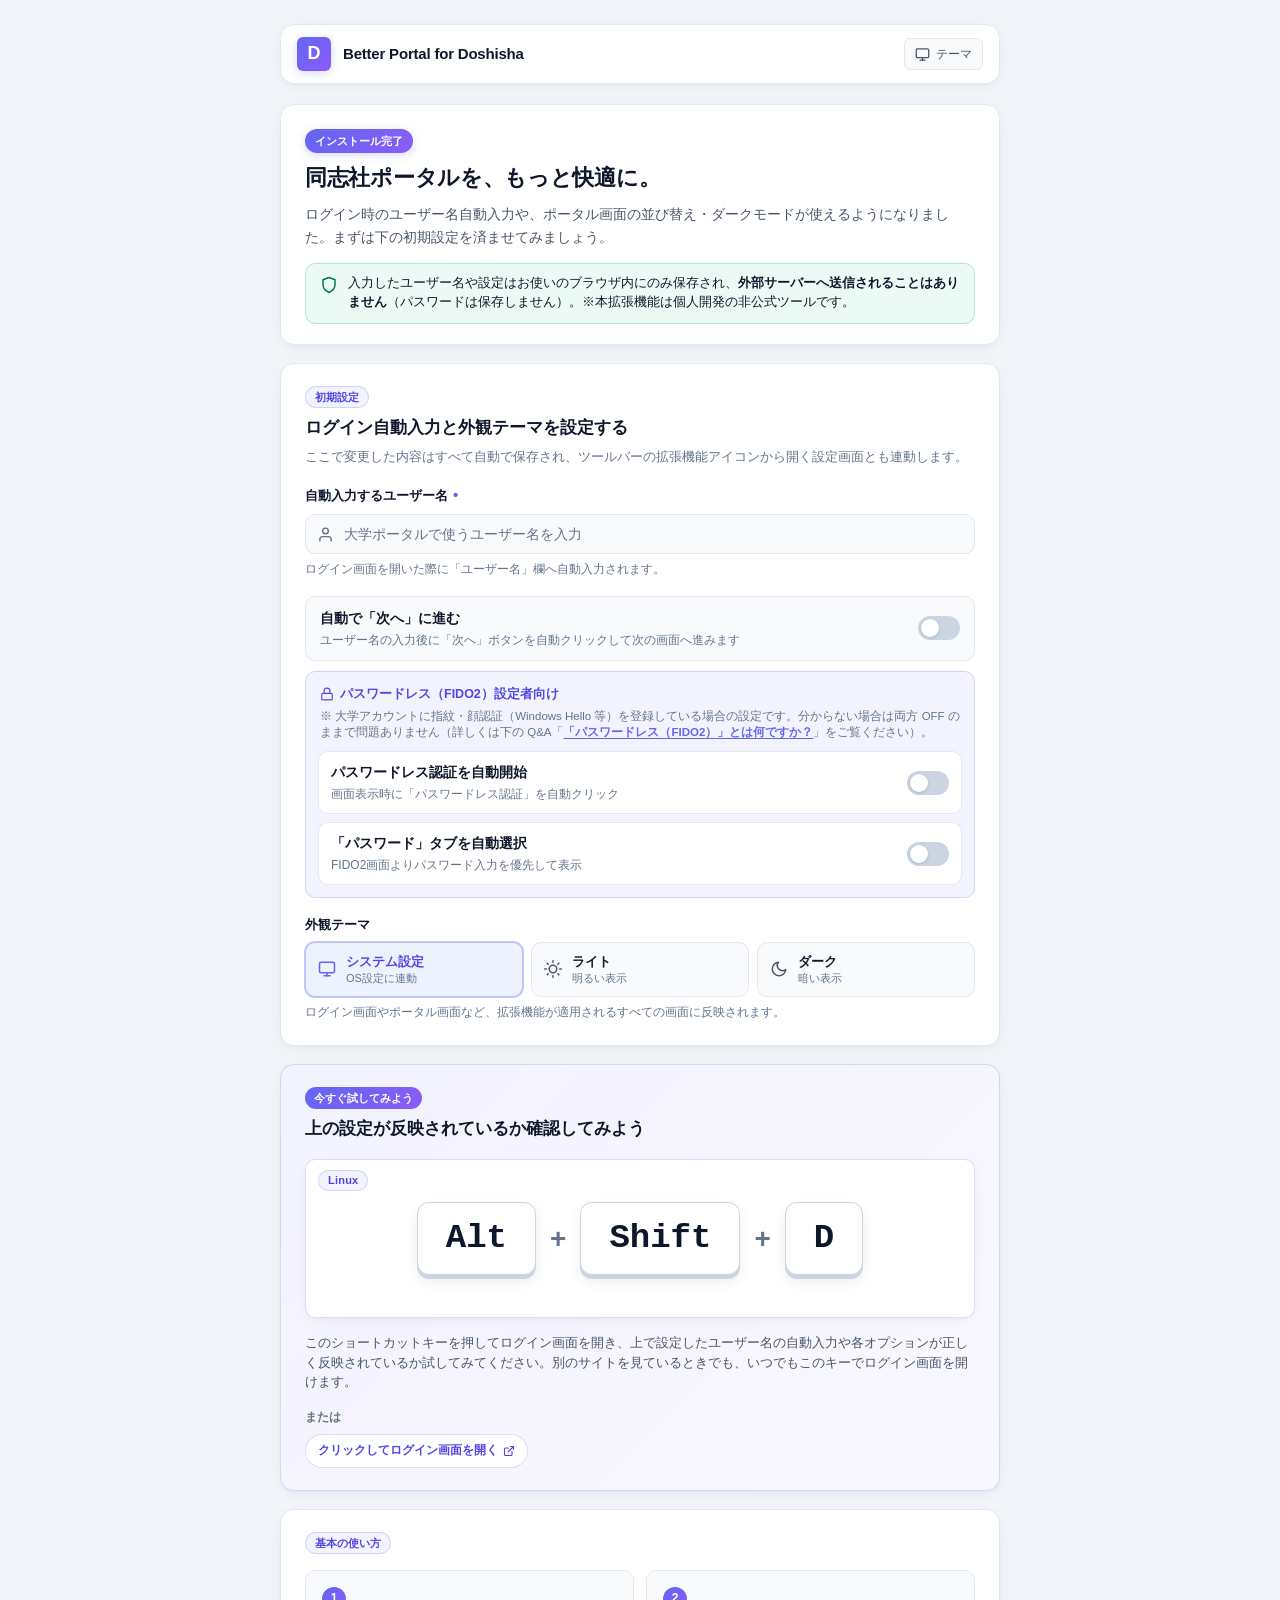
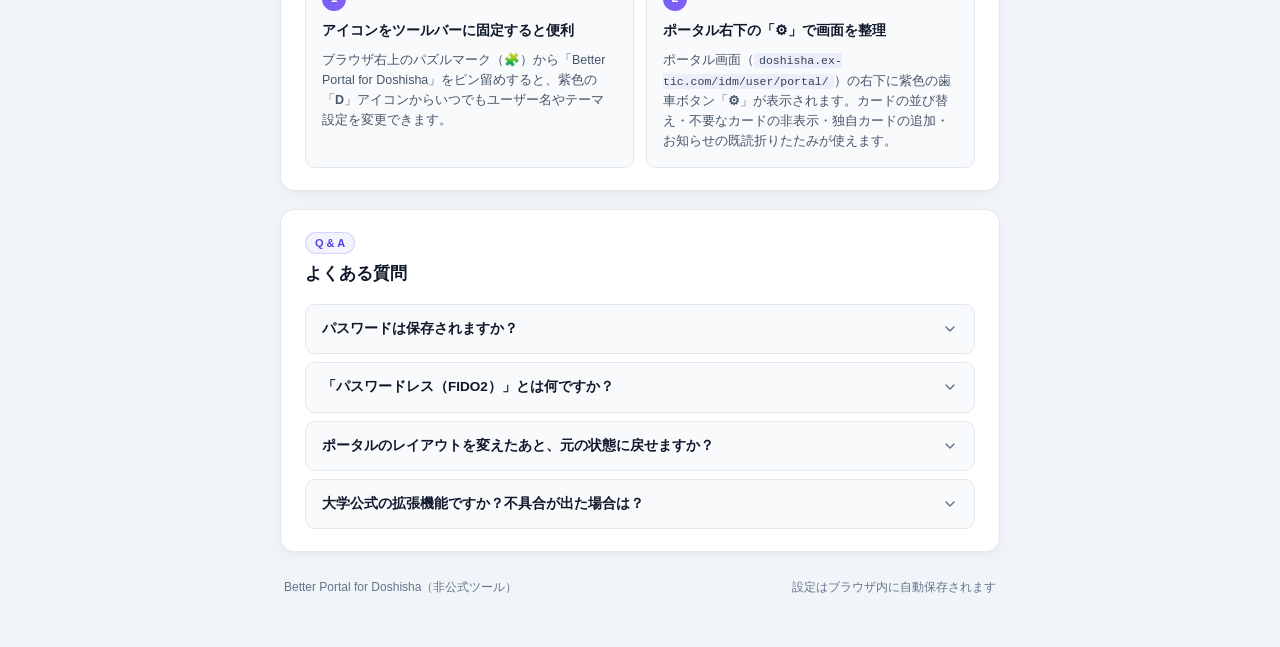
==== commit e02a0906: "feat(welcome): link FIDO2 setup hint directly to FAQ accordion - Add #faq-fido2 jump links in the FI" ====
--- a/src/welcome/index.html
+++ b/src/welcome/index.html
@@ -178,7 +178,7 @@
                   </svg>
                   <span class="subgroup-title">パスワードレス（FIDO2）設定者向け</span>
                 </div>
-                <p class="subgroup-hint">※ 大学アカウントに指紋・顔認証（Windows Hello 等）を登録している場合の設定です。分からない場合は両方 OFF のままで問題ありません。</p>
+                <p class="subgroup-hint">※ 大学アカウントに指紋・顔認証（Windows Hello 等）を登録している場合の設定です。分からない場合は両方 OFF のままで問題ありません（詳しくは下の Q&amp;A「<a href="#faq-fido2" class="inline-faq-link" data-open-faq="faq-fido2">「パスワードレス（FIDO2）」とは何ですか？</a>」をご覧ください）。</p>
               </div>
 
               <div class="subgroup-items">
@@ -313,12 +313,12 @@
                 いいえ。保存されるのは「ユーザー名」と各動作設定のみです。パスワード自体は一切保存せず、パスワード画面が表示された際に入力欄へ自動でカーソルを合わせる機能のみ動作します。保存されたデータはお使いのブラウザ内にのみ保持され、外部サーバーへ送信されることはありません。
               </p>
               <p>
-                毎回のパスワード入力を省いてより快適にログインしたい場合は、下の「<strong>「パスワードレス（FIDO2）」とは何ですか？</strong>」をご参照の上、パスワードレス認証の利用をご検討ください。
+                毎回のパスワード入力を省いてより快適にログインしたい場合は、下の「<a href="#faq-fido2" class="inline-faq-link" data-open-faq="faq-fido2"><strong>「パスワードレス（FIDO2）」とは何ですか？</strong></a>」をご参照の上、パスワードレス認証の利用をご検討ください。
               </p>
             </div>
           </details>
 
-          <details class="faq-item">
+          <details id="faq-fido2" class="faq-item">
             <summary class="faq-question">
               <span>「パスワードレス（FIDO2）」とは何ですか？</span>
               <svg class="faq-chevron" aria-hidden="true"><use href="#icon-chevron-down"></use></svg>
--- a/src/welcome/index.css
+++ b/src/welcome/index.css
@@ -674,6 +674,23 @@
   line-height: 1.45;
 }
 
+.inline-faq-link {
+  color: var(--primary);
+  font-weight: 600;
+  text-decoration: underline;
+  text-underline-offset: 2px;
+}
+
+.inline-faq-link:hover {
+  opacity: 0.85;
+}
+
+.inline-faq-link:focus-visible {
+  outline: 2px solid var(--border-focus);
+  outline-offset: 2px;
+  border-radius: 3px;
+}
+
 .subgroup-items {
   display: flex;
   flex-direction: column;
@@ -1103,6 +1120,10 @@
   border-color: var(--border-hover);
 }
 
+.faq-item.faq-highlight {
+  animation: optionPulse 0.6s cubic-bezier(0.16, 1, 0.3, 1);
+}
+
 .faq-question {
   list-style: none;
   display: flex;
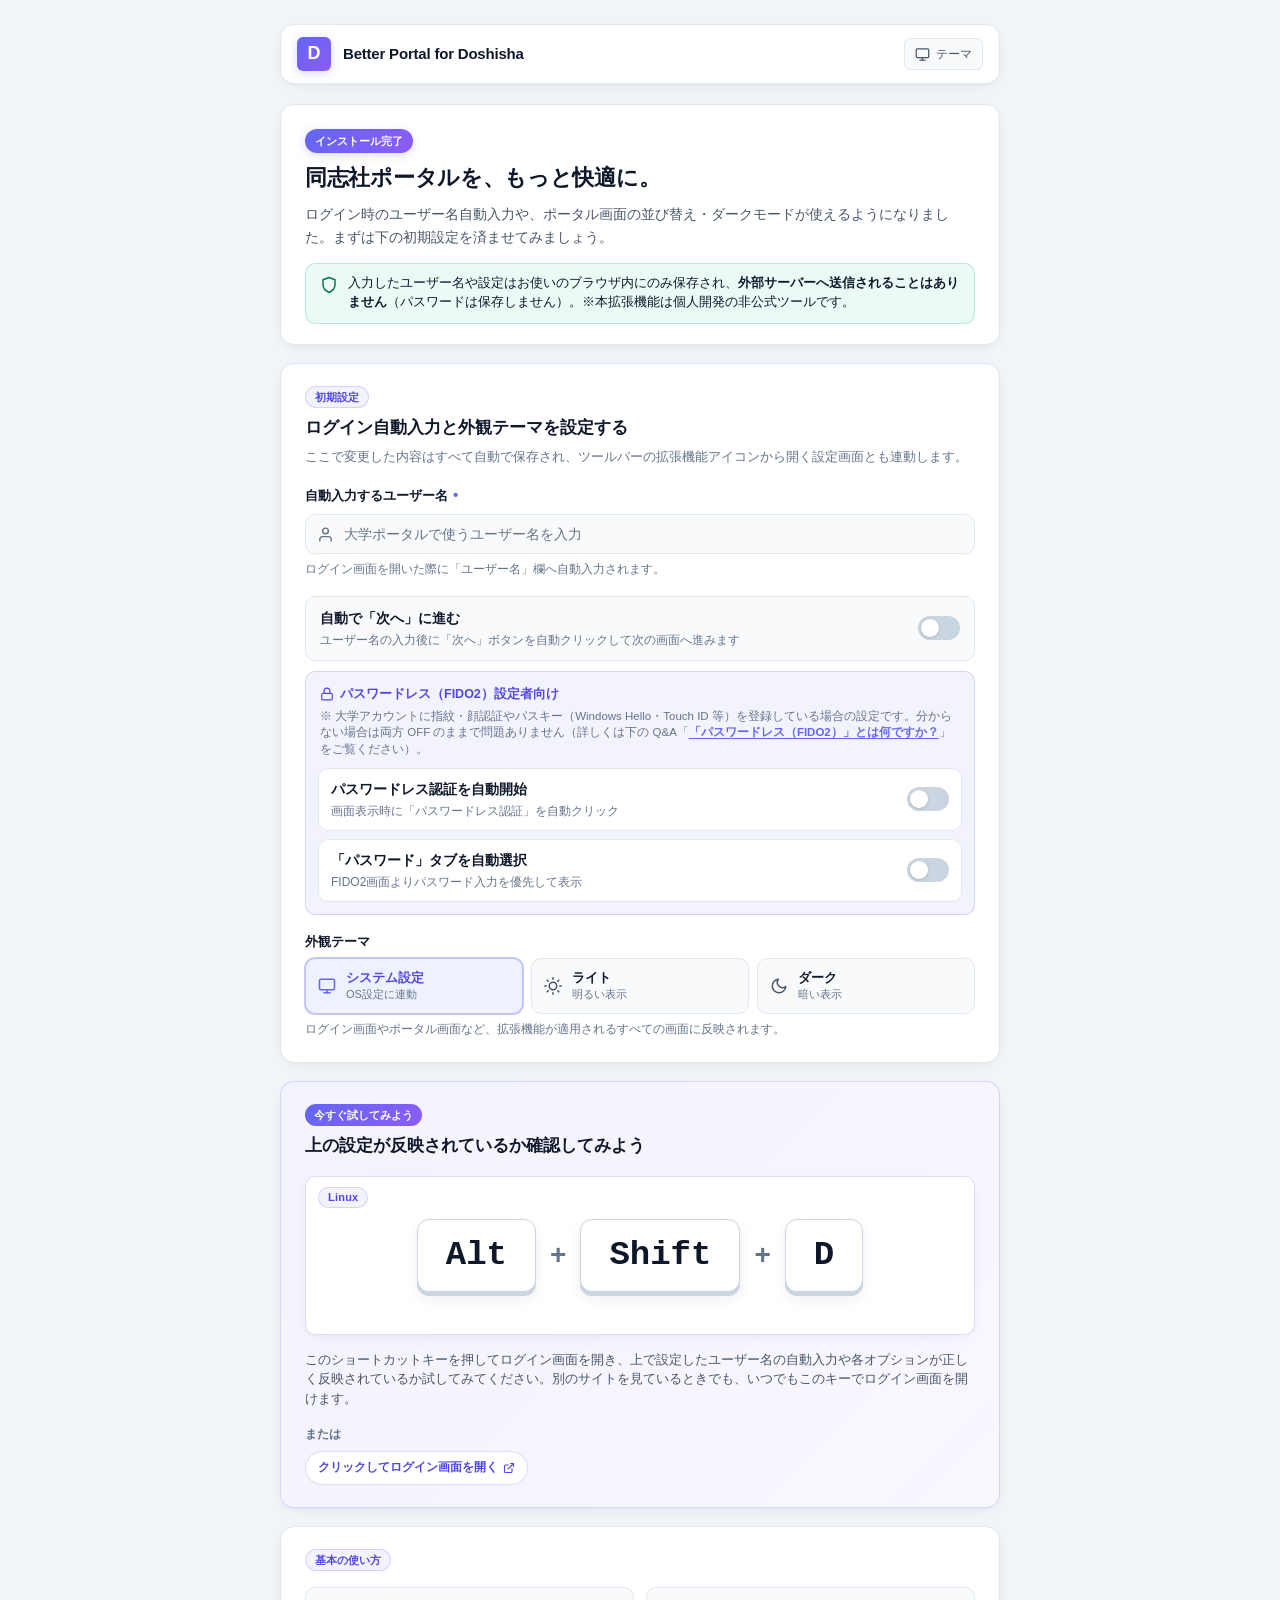
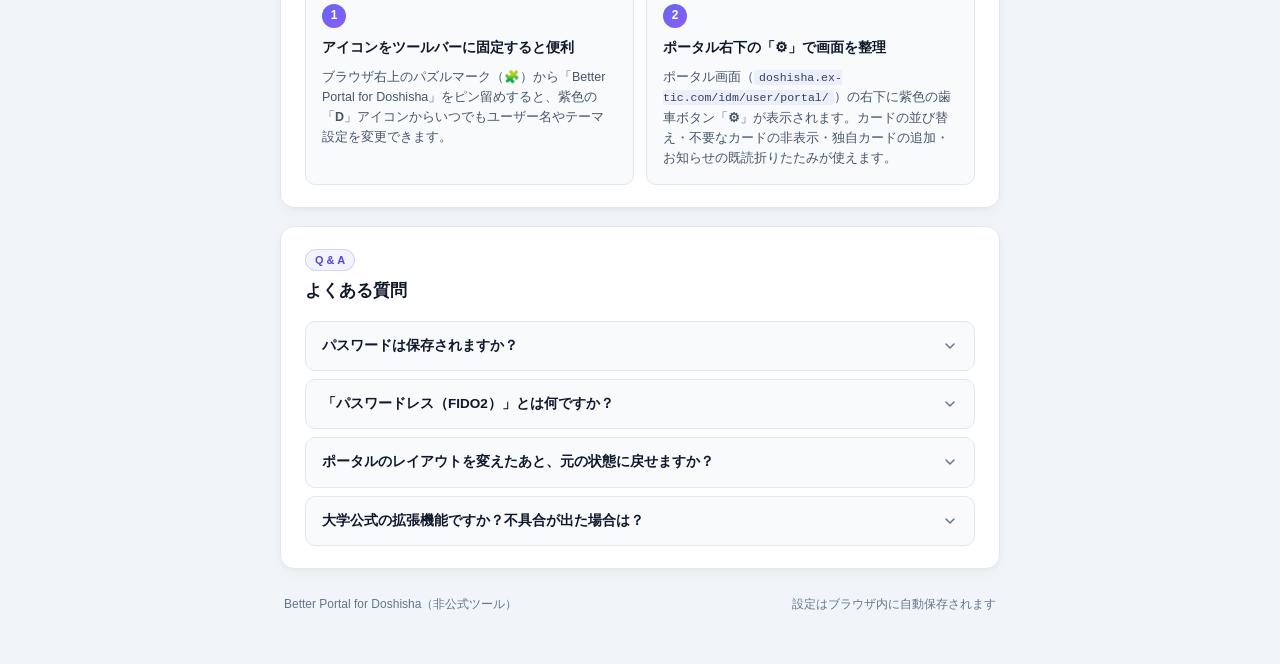
==== commit 379360af: "docs(welcome): clarify FIDO2 benefits and include Apple passkey support - Mention Touch ID / Face ID" ====
--- a/src/welcome/index.html
+++ b/src/welcome/index.html
@@ -178,7 +178,7 @@
                   </svg>
                   <span class="subgroup-title">パスワードレス（FIDO2）設定者向け</span>
                 </div>
-                <p class="subgroup-hint">※ 大学アカウントに指紋・顔認証（Windows Hello 等）を登録している場合の設定です。分からない場合は両方 OFF のままで問題ありません（詳しくは下の Q&amp;A「<a href="#faq-fido2" class="inline-faq-link" data-open-faq="faq-fido2">「パスワードレス（FIDO2）」とは何ですか？</a>」をご覧ください）。</p>
+                <p class="subgroup-hint">※ 大学アカウントに指紋・顔認証やパスキー（Windows Hello・Touch ID 等）を登録している場合の設定です。分からない場合は両方 OFF のままで問題ありません（詳しくは下の Q&amp;A「<a href="#faq-fido2" class="inline-faq-link" data-open-faq="faq-fido2">「パスワードレス（FIDO2）」とは何ですか？</a>」をご覧ください）。</p>
               </div>
 
               <div class="subgroup-items">
@@ -325,7 +325,10 @@
             </summary>
             <div class="faq-answer">
               <p>
-                パソコンの指紋認証・顔認証・パスキー（Windows Hello 等）を使ってパスワードなしでログインする仕組みです。まだ設定していない場合やよく分からない場合は、上の 2 つのスイッチは<strong>両方 OFF のまま</strong>で問題ありません。
+                パソコンやスマホの指紋・顔認証、パスキー（Windows Hello・Touch ID / Face ID 等）を使ってパスワードなしでログインする仕組みです。
+              </p>
+              <p>
+                通常のパスワードログインでは「イメージングマトリクス認証」などの二段階認証が毎回必要になりますが、<strong>パスワードレス（パスキー）を使えばパスワード入力も二段階認証も不要になり、生体認証など一度の操作だけでスムーズにログインできます。</strong>
               </p>
               <p class="faq-sub-link">
                 設定してみたい場合は、大学公式の案内をご参照ください：
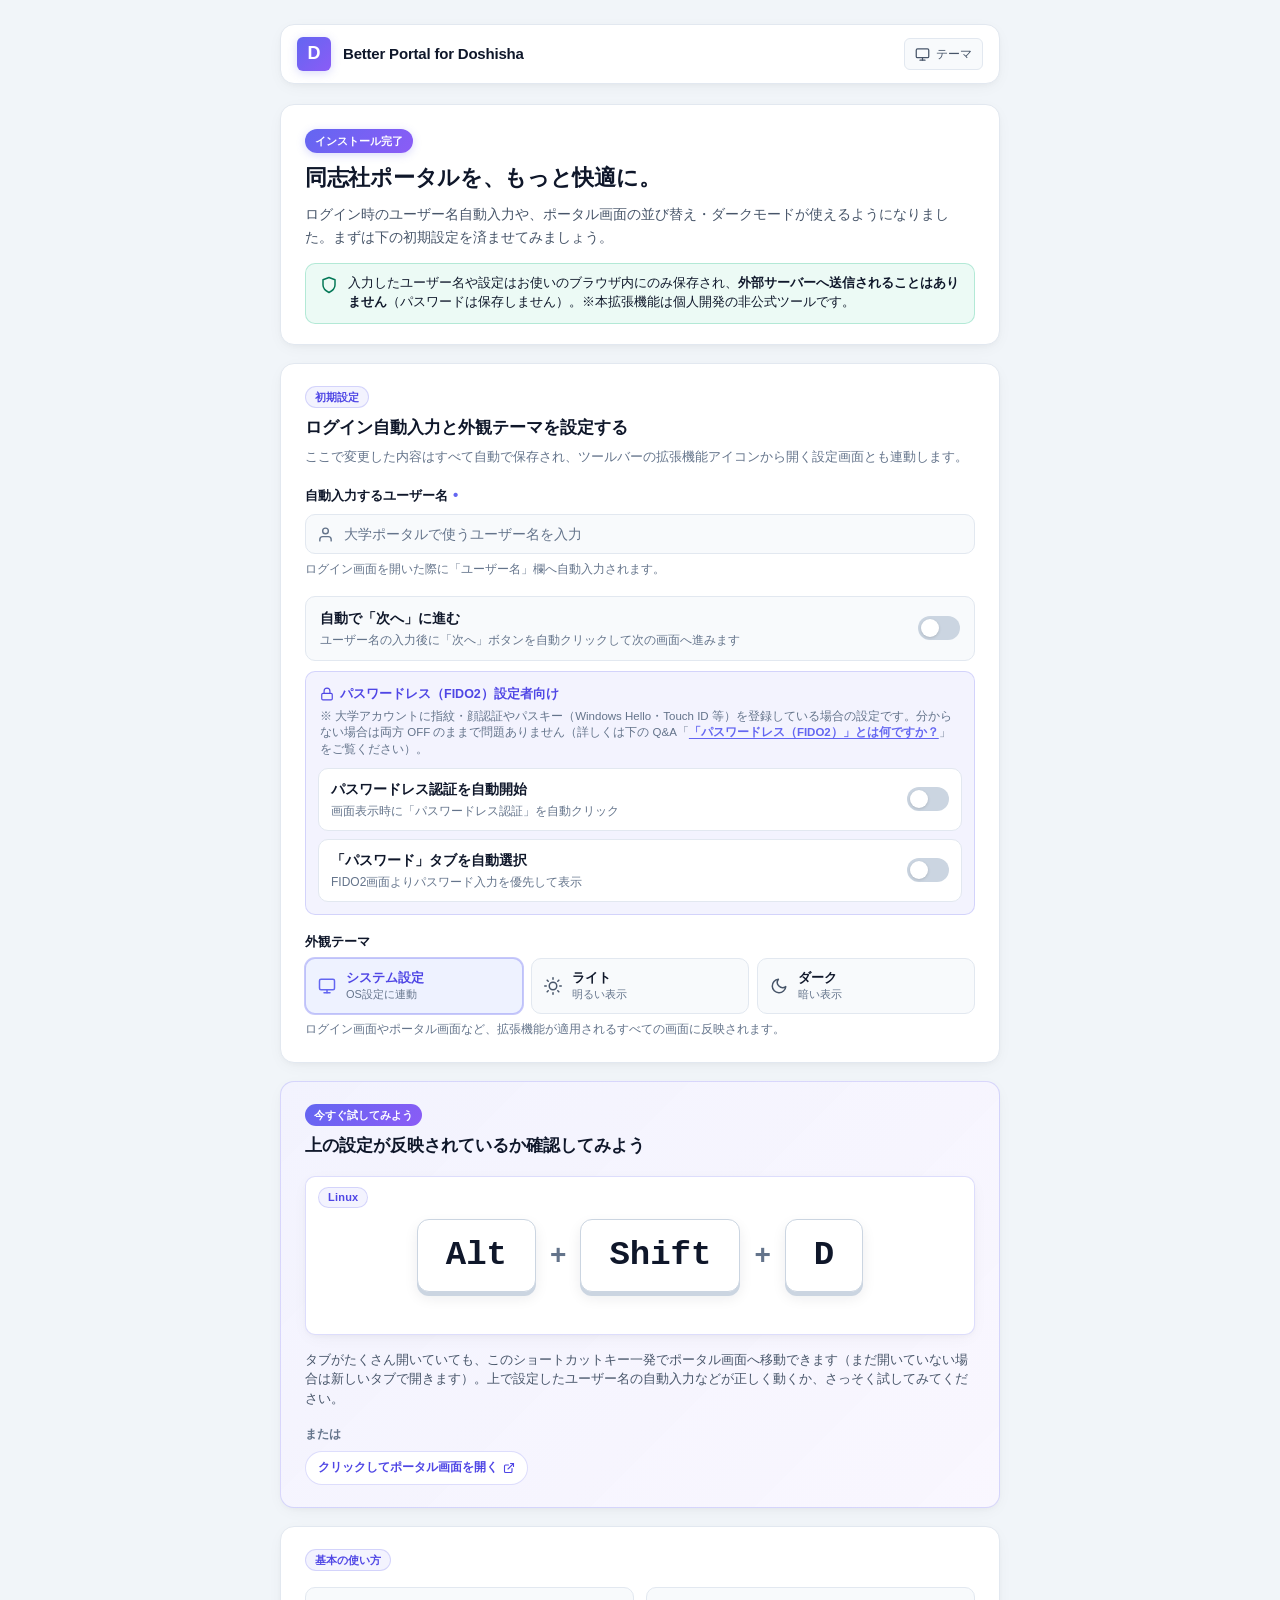
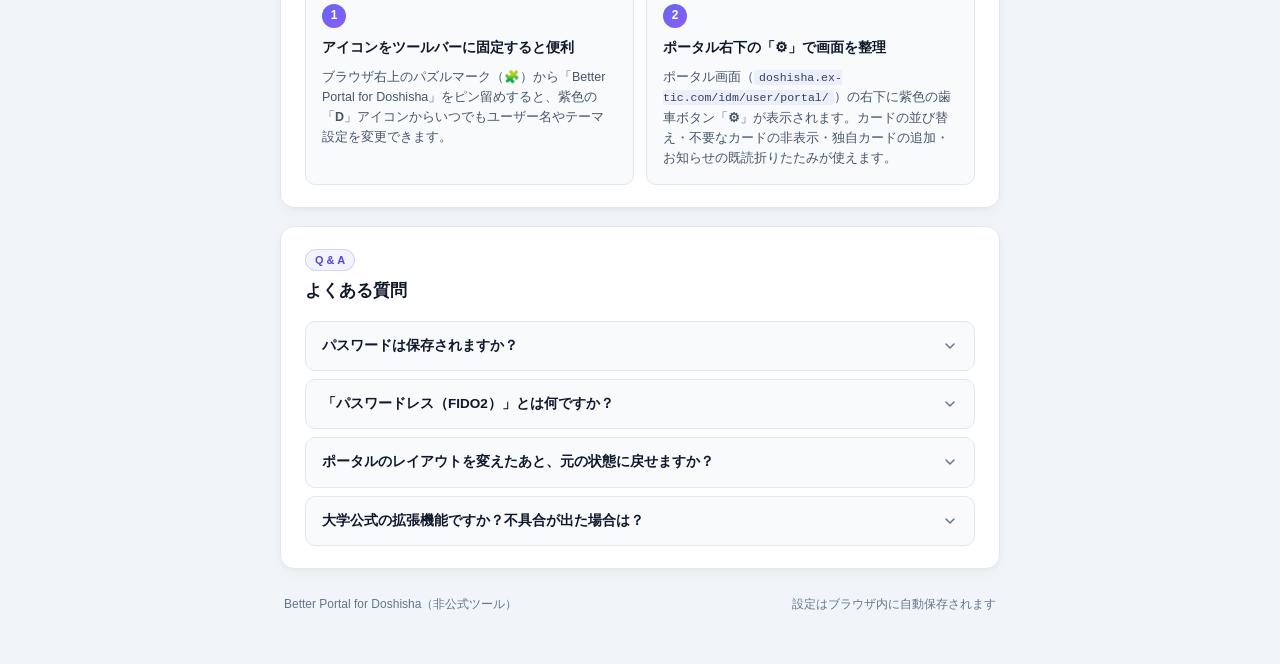
==== commit bfd36a1b: "feat(shortcut): focus existing portal tab or open portal URL - Add minimal host_permissions for /idm" ====
--- a/src/welcome/index.html
+++ b/src/welcome/index.html
@@ -257,13 +257,13 @@
           </span>
         </div>
         <p class="shortcut-desc">
-          このショートカットキーを押してログイン画面を開き、上で設定したユーザー名の自動入力や各オプションが正しく反映されているか試してみてください。別のサイトを見ているときでも、いつでもこのキーでログイン画面を開けます。
+          タブがたくさん開いていても、このショートカットキー一発でポータル画面へ移動できます（まだ開いていない場合は新しいタブで開きます）。上で設定したユーザー名の自動入力などが正しく動くか、さっそく試してみてください。
         </p>
         <div class="shortcut-fallback">
           <p class="shortcut-or">または</p>
           <div class="shortcut-fallback-links">
-            <a href="https://doshisha.ex-tic.com/auth/session" id="open-login-link" class="link-pill" target="_blank" rel="noopener noreferrer">
-              <span>クリックしてログイン画面を開く</span>
+            <a href="https://doshisha.ex-tic.com/idm/user/portal/" id="open-portal-link" class="link-pill" target="_blank" rel="noopener noreferrer">
+              <span>クリックしてポータル画面を開く</span>
               <svg class="external-icon" aria-hidden="true"><use href="#icon-external"></use></svg>
             </a>
           </div>
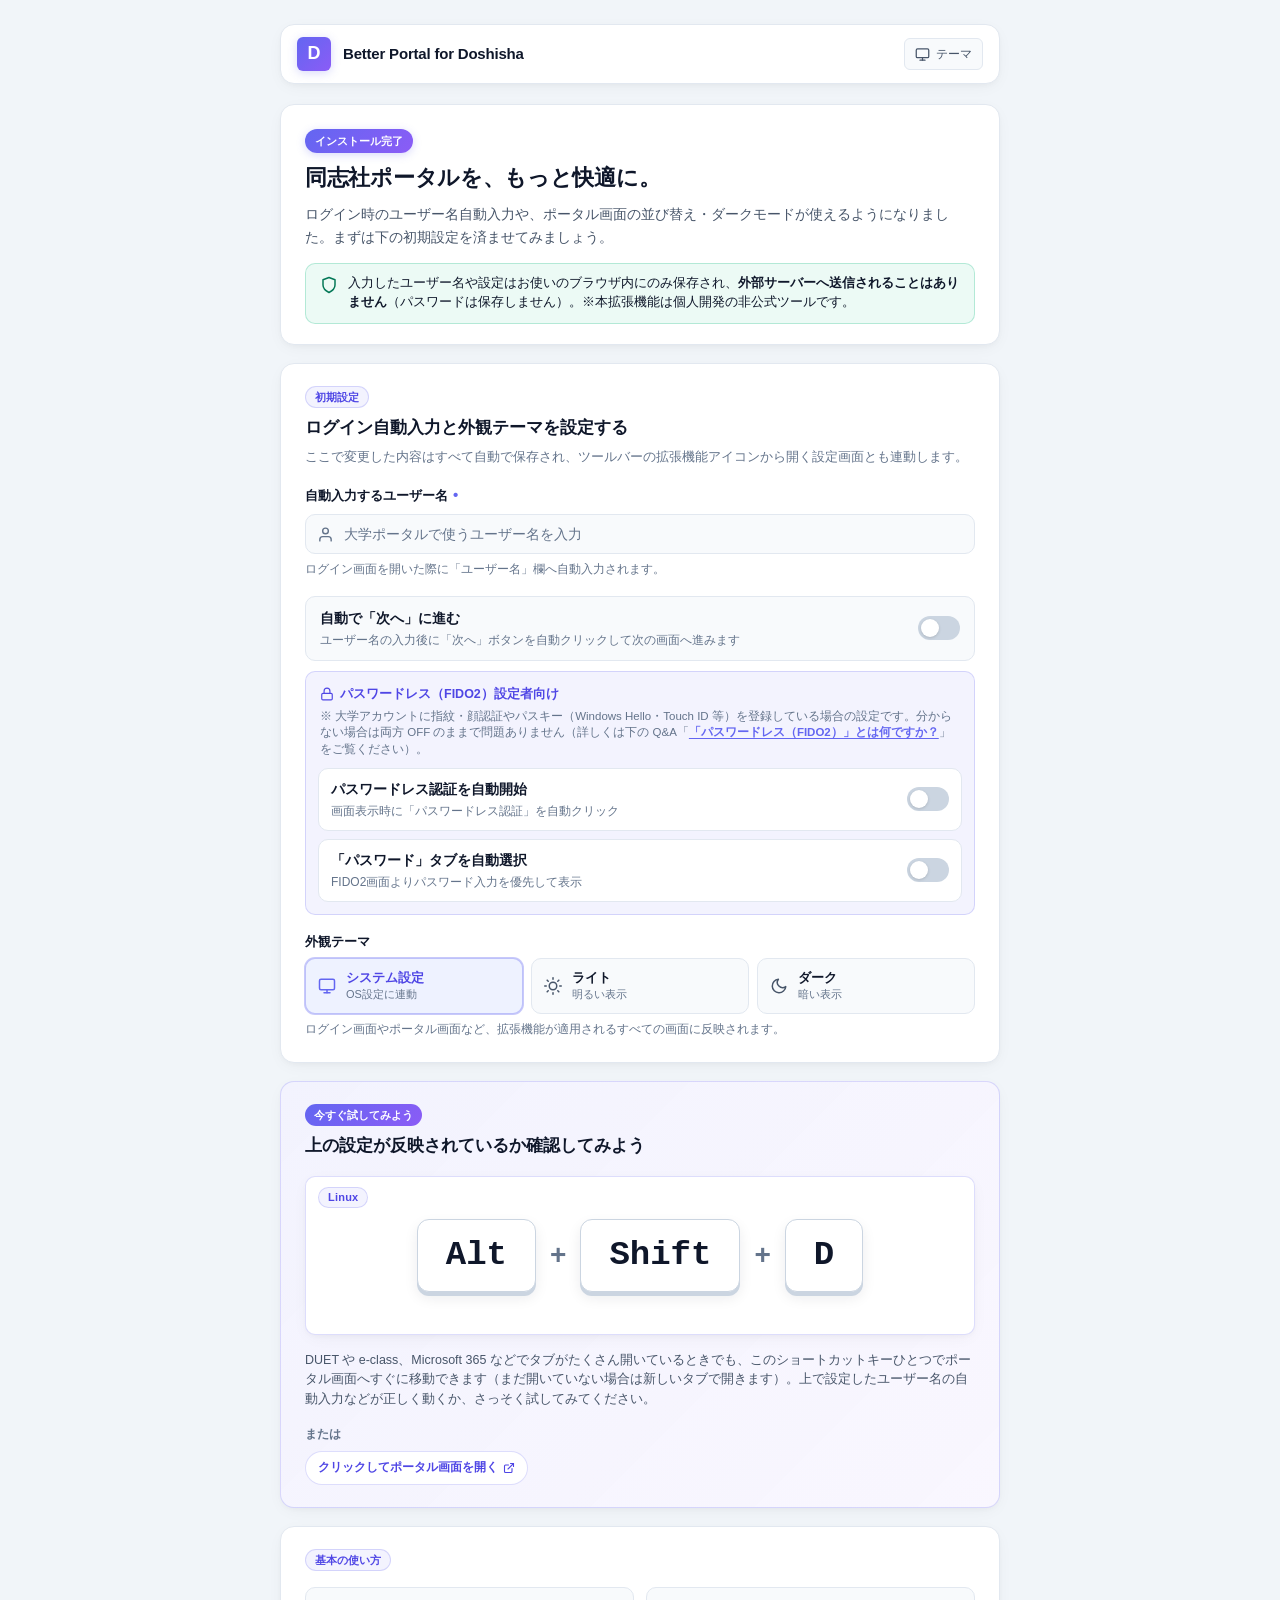
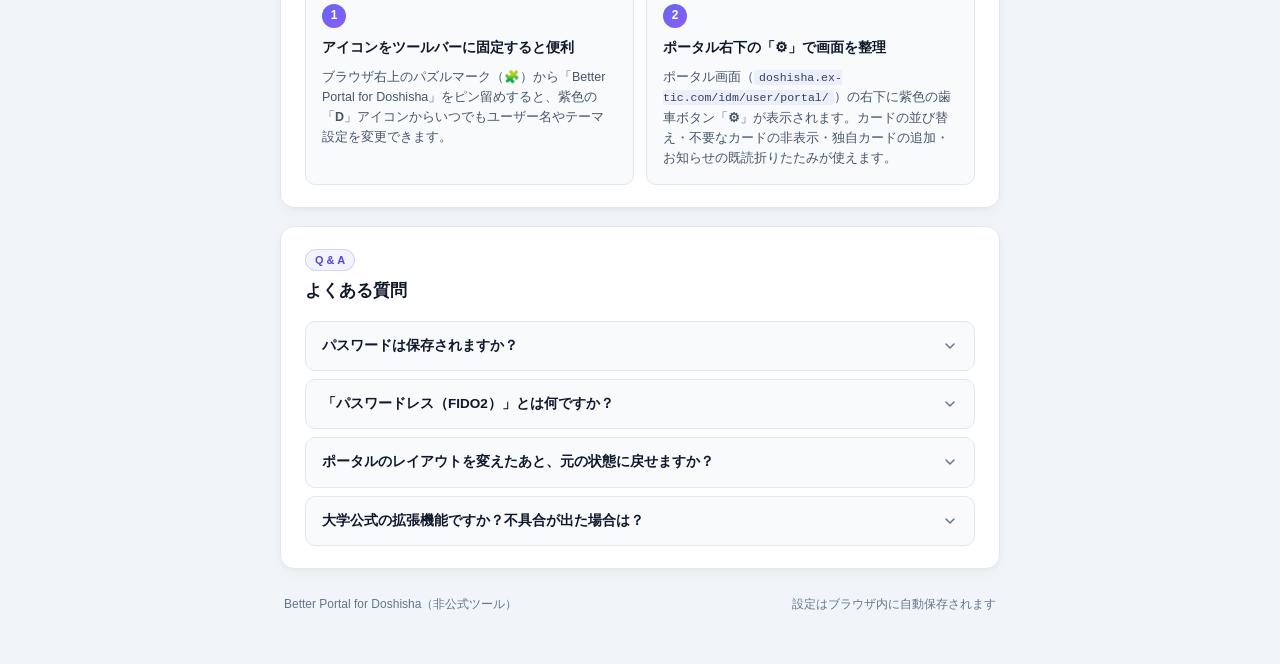
==== commit 0c2db0eb: "docs(welcome): mention DUET, e-class, and Microsoft 365 in shortcut guidance" ====
--- a/src/welcome/index.html
+++ b/src/welcome/index.html
@@ -257,7 +257,7 @@
           </span>
         </div>
         <p class="shortcut-desc">
-          タブがたくさん開いていても、このショートカットキー一発でポータル画面へ移動できます（まだ開いていない場合は新しいタブで開きます）。上で設定したユーザー名の自動入力などが正しく動くか、さっそく試してみてください。
+          DUET や e-class、Microsoft 365 などでタブがたくさん開いているときでも、このショートカットキーひとつでポータル画面へすぐに移動できます（まだ開いていない場合は新しいタブで開きます）。上で設定したユーザー名の自動入力などが正しく動くか、さっそく試してみてください。
         </p>
         <div class="shortcut-fallback">
           <p class="shortcut-or">または</p>
